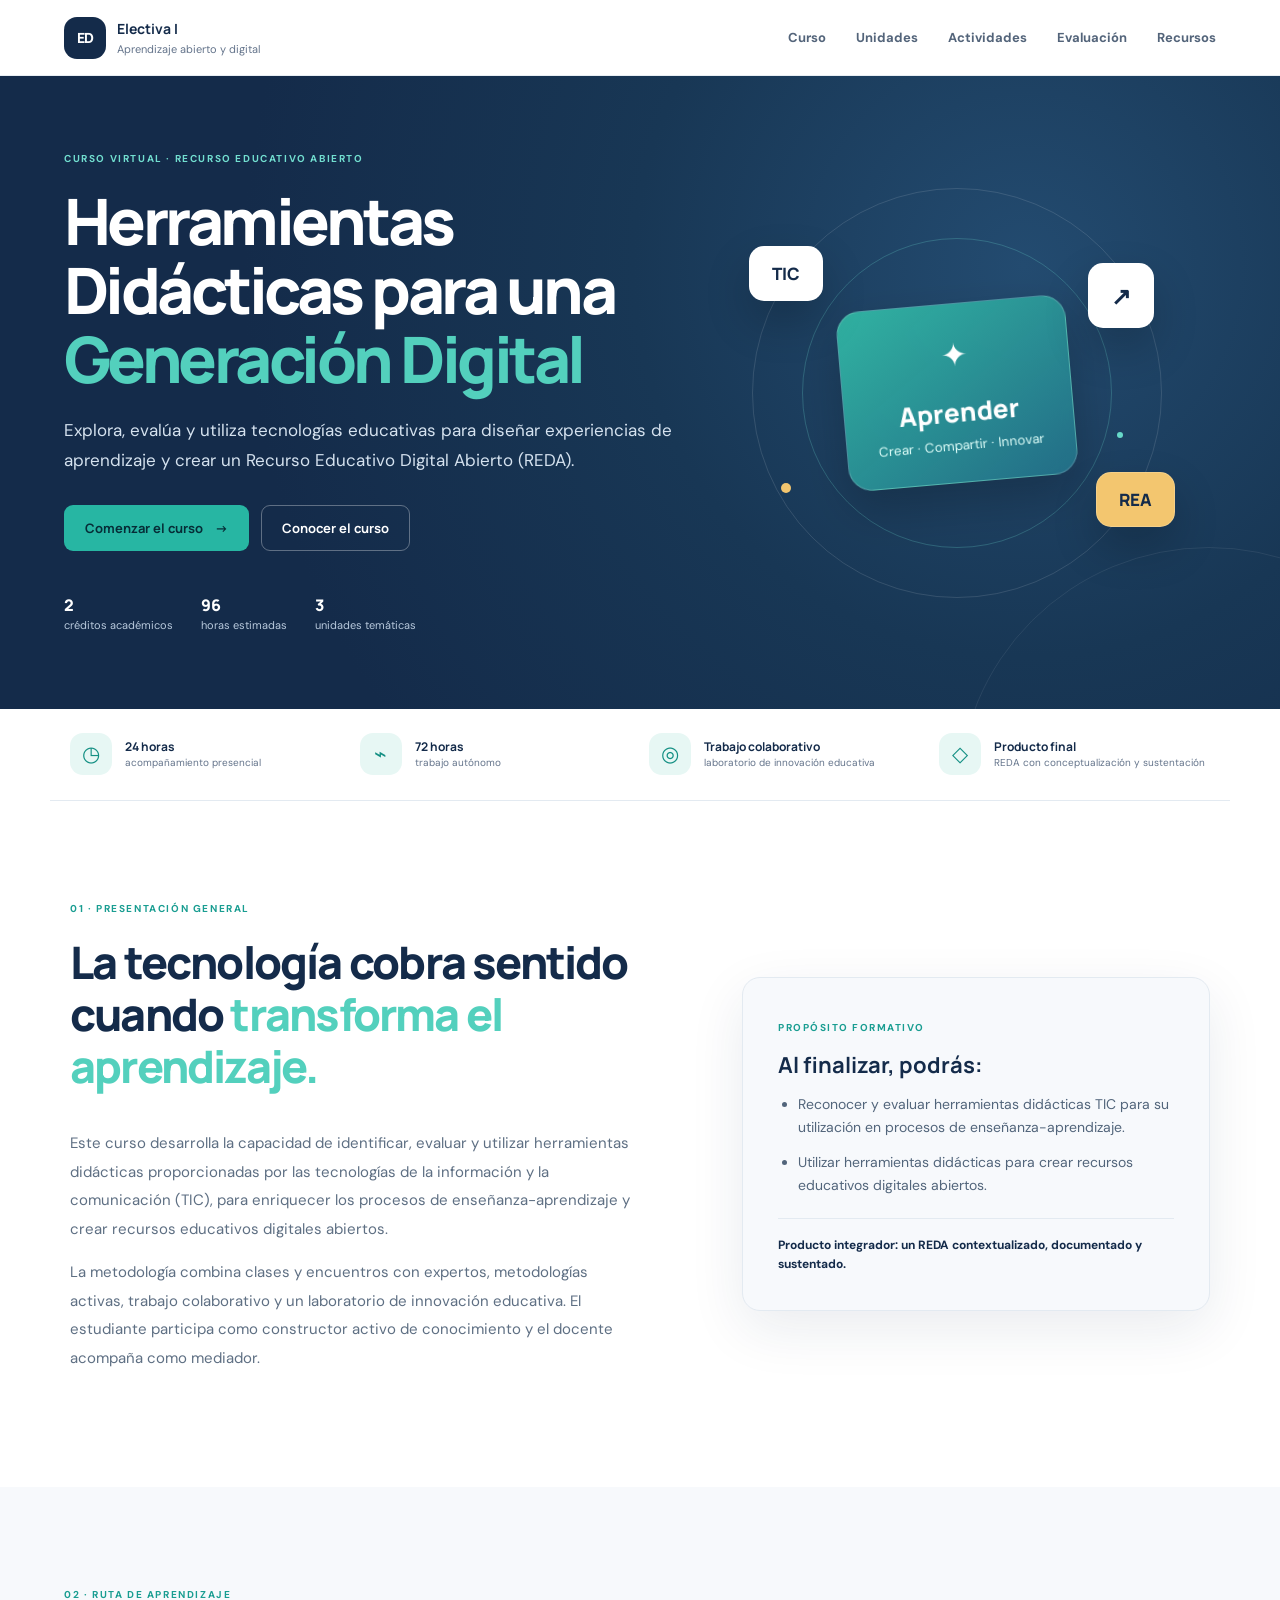
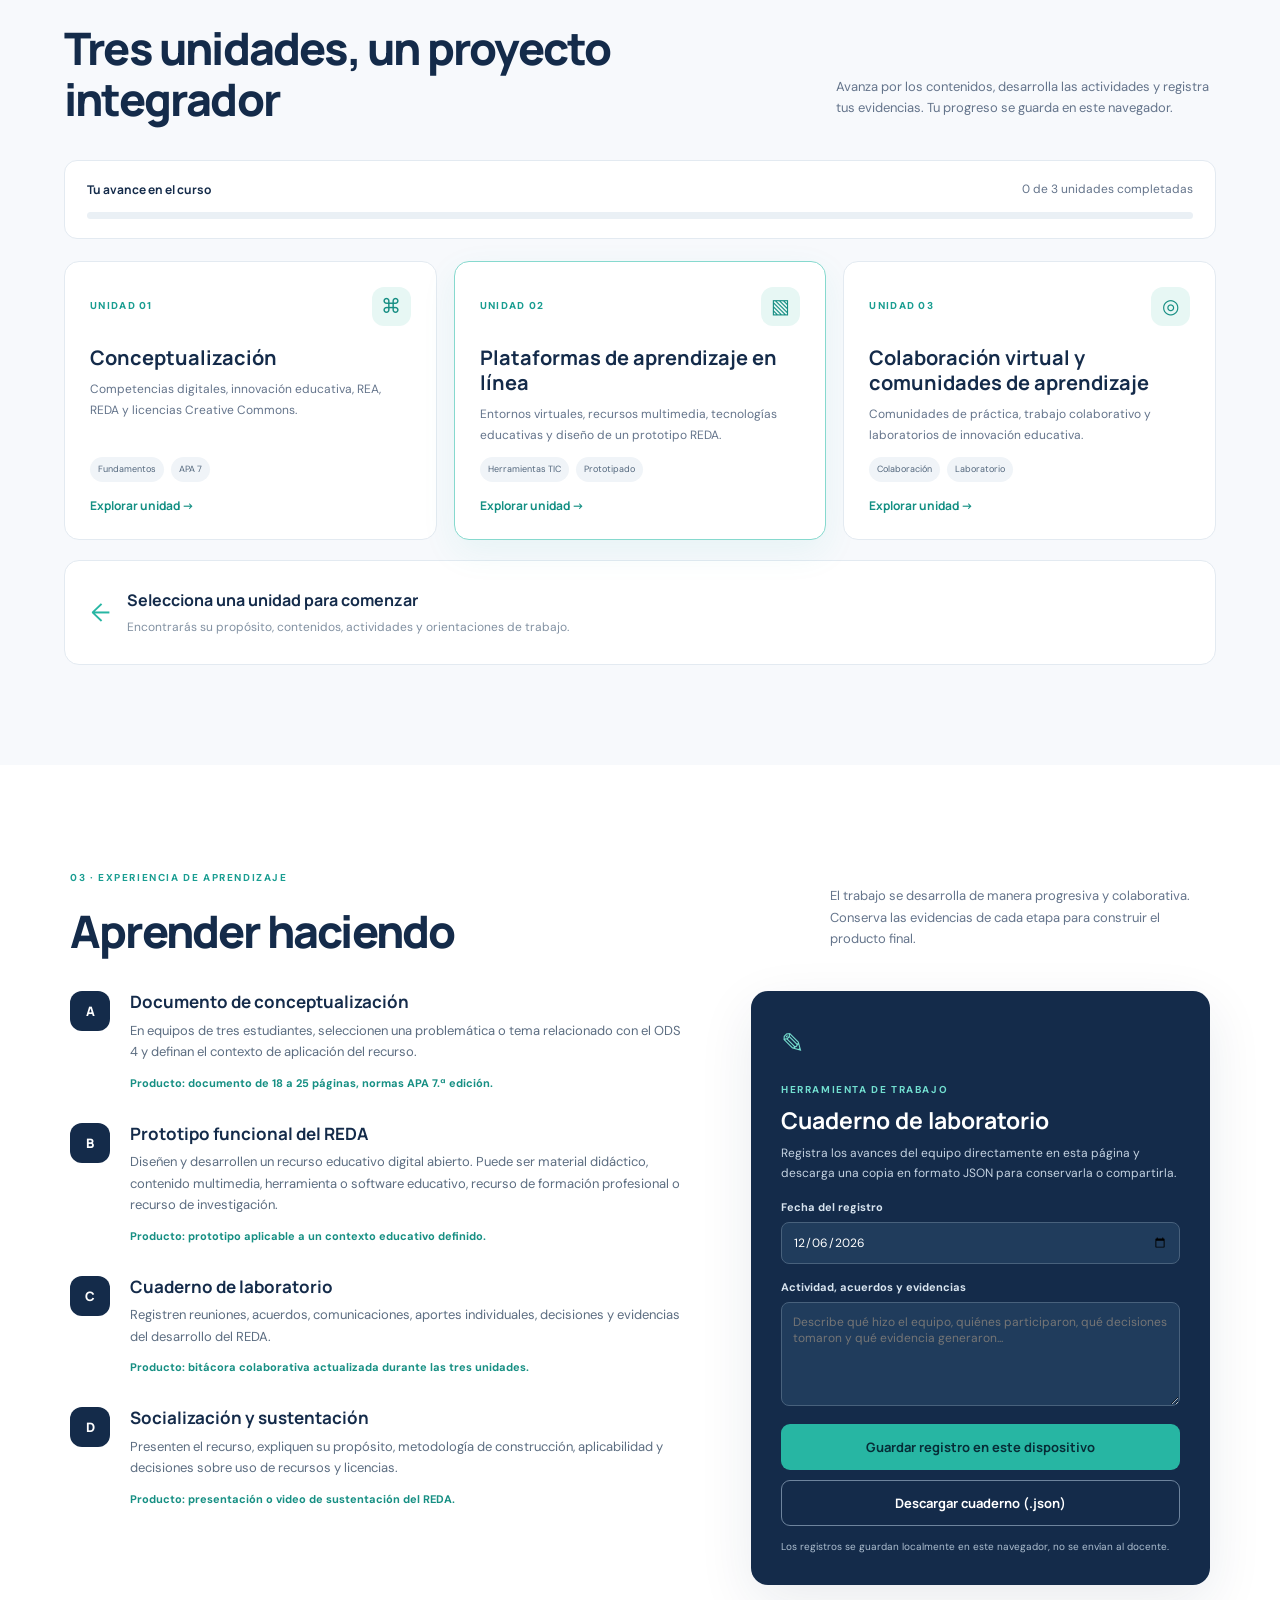
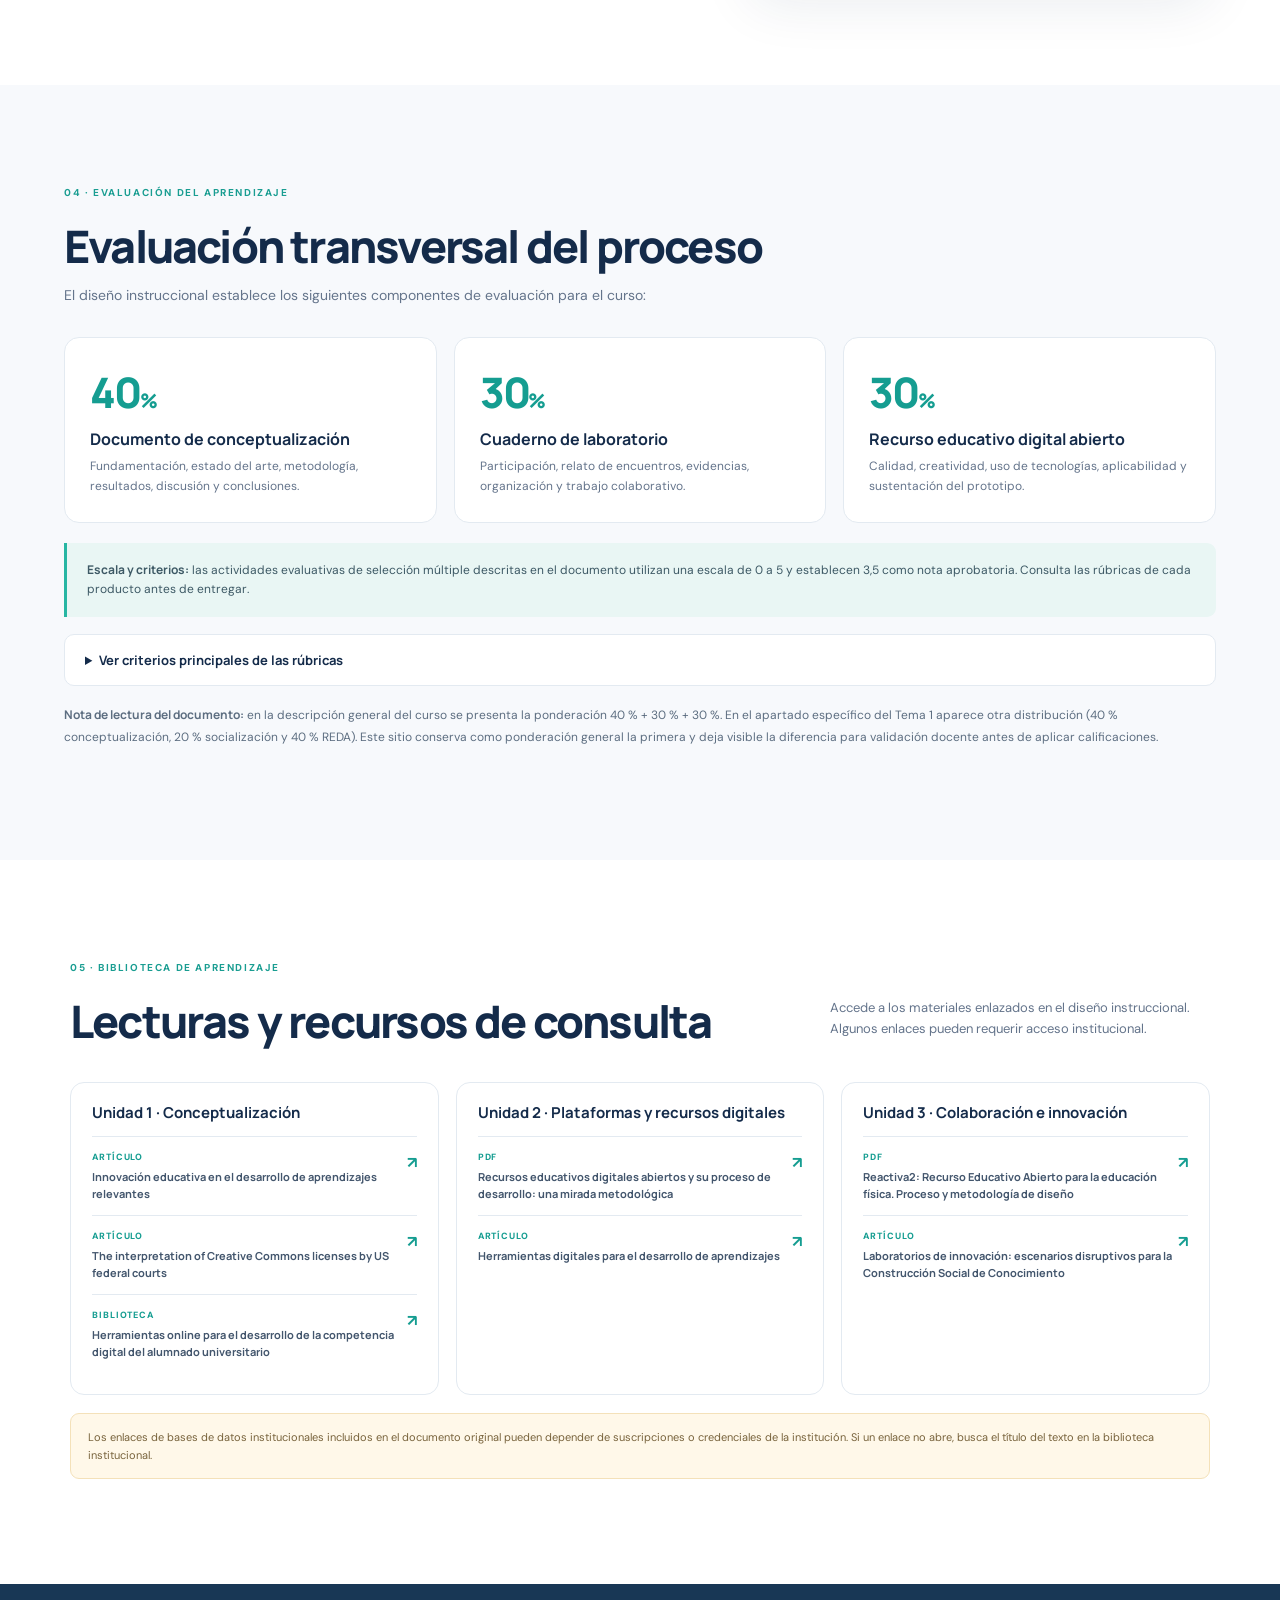
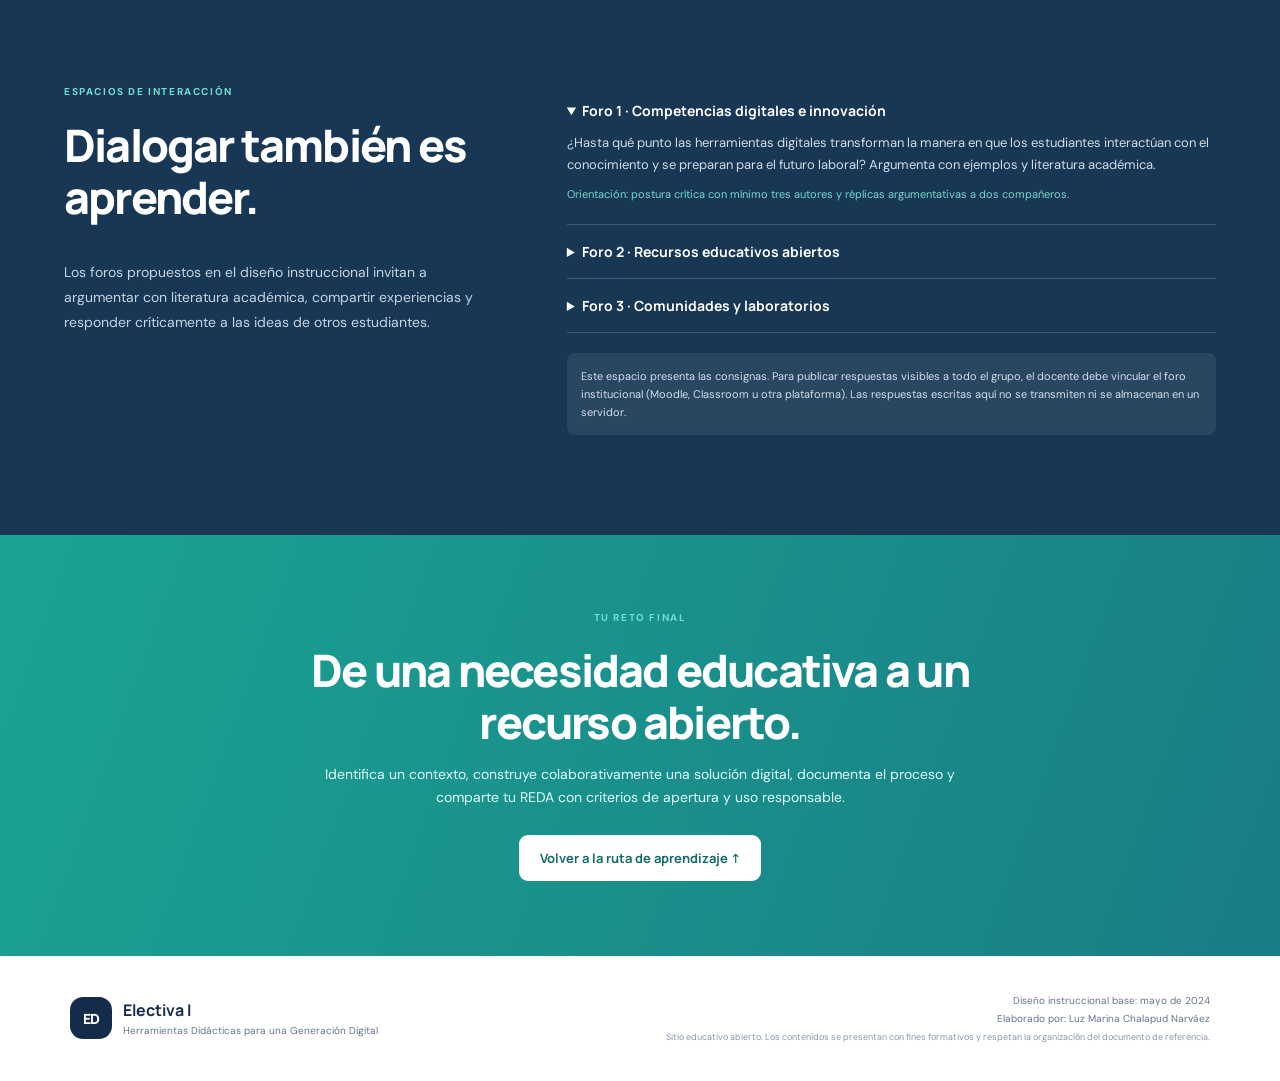
==== index.html @ 15a05222 "Add files via upload" ====
<!DOCTYPE html>
<html lang="es">
<head>
  <meta charset="UTF-8">
  <meta name="viewport" content="width=device-width, initial-scale=1">
  <meta name="description" content="Curso abierto Electiva I: Herramientas Didácticas para una Generación Digital.">
  <meta name="theme-color" content="#142b4a">
  <title>Electiva I | Herramientas Didácticas para una Generación Digital</title>
  <link rel="stylesheet" href="styles.css">
</head>
<body>
  <a class="skip-link" href="#contenido">Saltar al contenido</a>
  <header class="topbar">
    <a class="brand" href="#inicio" aria-label="Ir al inicio">
      <span class="brand-mark">ED</span>
      <span><strong>Electiva I</strong><small>Aprendizaje abierto y digital</small></span>
    </a>
    <button class="menu-toggle" id="menuToggle" aria-label="Abrir menú" aria-expanded="false">☰</button>
    <nav id="mainNav" aria-label="Navegación principal">
      <a href="#presentacion">Curso</a>
      <a href="#ruta">Unidades</a>
      <a href="#actividades">Actividades</a>
      <a href="#evaluacion">Evaluación</a>
      <a href="#recursos">Recursos</a>
    </nav>
  </header>

  <main id="contenido">
    <section class="hero" id="inicio">
      <div class="hero-content">
        <span class="eyebrow">CURSO VIRTUAL · RECURSO EDUCATIVO ABIERTO</span>
        <h1>Herramientas Didácticas para una <em>Generación Digital</em></h1>
        <p class="hero-lead">Explora, evalúa y utiliza tecnologías educativas para diseñar experiencias de aprendizaje y crear un Recurso Educativo Digital Abierto (REDA).</p>
        <div class="hero-actions">
          <a class="btn btn-primary" href="#ruta">Comenzar el curso <span>→</span></a>
          <a class="btn btn-ghost" href="#presentacion">Conocer el curso</a>
        </div>
        <div class="hero-meta">
          <span><b>2</b> créditos académicos</span>
          <span><b>96</b> horas estimadas</span>
          <span><b>3</b> unidades temáticas</span>
        </div>
      </div>
      <div class="hero-art" aria-hidden="true">
        <div class="orbit orbit-one"></div><div class="orbit orbit-two"></div>
        <div class="art-card card-main"><span class="art-icon">✦</span><strong>Aprender</strong><small>Crear · Compartir · Innovar</small></div>
        <div class="art-card card-a">TIC</div><div class="art-card card-b">REA</div><div class="art-card card-c">↗</div>
        <div class="art-dot dot-one"></div><div class="art-dot dot-two"></div>
      </div>
    </section>

    <section class="quick-strip" aria-label="Datos del curso">
      <div><span class="strip-icon">◷</span><span><strong>24 horas</strong><small>acompañamiento presencial</small></span></div>
      <div><span class="strip-icon">⌁</span><span><strong>72 horas</strong><small>trabajo autónomo</small></span></div>
      <div><span class="strip-icon">◎</span><span><strong>Trabajo colaborativo</strong><small>laboratorio de innovación educativa</small></span></div>
      <div><span class="strip-icon">◇</span><span><strong>Producto final</strong><small>REDA con conceptualización y sustentación</small></span></div>
    </section>

    <section class="section intro-grid" id="presentacion">
      <div>
        <span class="eyebrow dark">01 · PRESENTACIÓN GENERAL</span>
        <h2>La tecnología cobra sentido cuando <em>transforma el aprendizaje.</em></h2>
        <p>Este curso desarrolla la capacidad de identificar, evaluar y utilizar herramientas didácticas proporcionadas por las tecnologías de la información y la comunicación (TIC), para enriquecer los procesos de enseñanza-aprendizaje y crear recursos educativos digitales abiertos.</p>
        <p>La metodología combina clases y encuentros con expertos, metodologías activas, trabajo colaborativo y un laboratorio de innovación educativa. El estudiante participa como constructor activo de conocimiento y el docente acompaña como mediador.</p>
      </div>
      <aside class="outcome-card">
        <span class="card-kicker">PROPÓSITO FORMATIVO</span>
        <h3>Al finalizar, podrás:</h3>
        <ul>
          <li>Reconocer y evaluar herramientas didácticas TIC para su utilización en procesos de enseñanza-aprendizaje.</li>
          <li>Utilizar herramientas didácticas para crear recursos educativos digitales abiertos.</li>
        </ul>
        <div class="outcome-note">Producto integrador: un REDA contextualizado, documentado y sustentado.</div>
      </aside>
    </section>

    <section class="section pathway-section" id="ruta">
      <div class="section-heading">
        <div><span class="eyebrow dark">02 · RUTA DE APRENDIZAJE</span><h2>Tres unidades, un proyecto integrador</h2></div>
        <p>Avanza por los contenidos, desarrolla las actividades y registra tus evidencias. Tu progreso se guarda en este navegador.</p>
      </div>
      <div class="progress-panel">
        <div class="progress-copy"><strong>Tu avance en el curso</strong><span id="progressText">0 de 3 unidades completadas</span></div>
        <div class="progress-track"><span id="progressBar"></span></div>
      </div>

      <div class="unit-grid">
        <article class="unit-card">
          <div class="unit-top"><span class="unit-number">UNIDAD 01</span><span class="unit-symbol">⌘</span></div>
          <h3>Conceptualización</h3>
          <p>Competencias digitales, innovación educativa, REA, REDA y licencias Creative Commons.</p>
          <div class="unit-tags"><span>Fundamentos</span><span>APA 7</span></div>
          <button class="text-button open-unit" data-unit="0">Explorar unidad <span>→</span></button>
        </article>
        <article class="unit-card featured">
          <div class="unit-top"><span class="unit-number">UNIDAD 02</span><span class="unit-symbol">▧</span></div>
          <h3>Plataformas de aprendizaje en línea</h3>
          <p>Entornos virtuales, recursos multimedia, tecnologías educativas y diseño de un prototipo REDA.</p>
          <div class="unit-tags"><span>Herramientas TIC</span><span>Prototipado</span></div>
          <button class="text-button open-unit" data-unit="1">Explorar unidad <span>→</span></button>
        </article>
        <article class="unit-card">
          <div class="unit-top"><span class="unit-number">UNIDAD 03</span><span class="unit-symbol">◎</span></div>
          <h3>Colaboración virtual y comunidades de aprendizaje</h3>
          <p>Comunidades de práctica, trabajo colaborativo y laboratorios de innovación educativa.</p>
          <div class="unit-tags"><span>Colaboración</span><span>Laboratorio</span></div>
          <button class="text-button open-unit" data-unit="2">Explorar unidad <span>→</span></button>
        </article>
      </div>

      <div class="unit-detail" id="unitDetail" aria-live="polite">
        <div class="detail-placeholder"><span>←</span><div><strong>Selecciona una unidad para comenzar</strong><p>Encontrarás su propósito, contenidos, actividades y orientaciones de trabajo.</p></div></div>
      </div>
    </section>

    <section class="section activities-section" id="actividades">
      <div class="section-heading">
        <div><span class="eyebrow dark">03 · EXPERIENCIA DE APRENDIZAJE</span><h2>Aprender haciendo</h2></div>
        <p>El trabajo se desarrolla de manera progresiva y colaborativa. Conserva las evidencias de cada etapa para construir el producto final.</p>
      </div>
      <div class="activity-layout">
        <div class="activity-list">
          <article class="activity-item"><span class="activity-index">A</span><div><h3>Documento de conceptualización</h3><p>En equipos de tres estudiantes, seleccionen una problemática o tema relacionado con el ODS 4 y definan el contexto de aplicación del recurso.</p><small>Producto: documento de 18 a 25 páginas, normas APA 7.ª edición.</small></div></article>
          <article class="activity-item"><span class="activity-index">B</span><div><h3>Prototipo funcional del REDA</h3><p>Diseñen y desarrollen un recurso educativo digital abierto. Puede ser material didáctico, contenido multimedia, herramienta o software educativo, recurso de formación profesional o recurso de investigación.</p><small>Producto: prototipo aplicable a un contexto educativo definido.</small></div></article>
          <article class="activity-item"><span class="activity-index">C</span><div><h3>Cuaderno de laboratorio</h3><p>Registren reuniones, acuerdos, comunicaciones, aportes individuales, decisiones y evidencias del desarrollo del REDA.</p><small>Producto: bitácora colaborativa actualizada durante las tres unidades.</small></div></article>
          <article class="activity-item"><span class="activity-index">D</span><div><h3>Socialización y sustentación</h3><p>Presenten el recurso, expliquen su propósito, metodología de construcción, aplicabilidad y decisiones sobre uso de recursos y licencias.</p><small>Producto: presentación o video de sustentación del REDA.</small></div></article>
        </div>
        <aside class="lab-tool">
          <span class="lab-icon">✎</span><span class="eyebrow">HERRAMIENTA DE TRABAJO</span>
          <h3>Cuaderno de laboratorio</h3>
          <p>Registra los avances del equipo directamente en esta página y descarga una copia en formato JSON para conservarla o compartirla.</p>
          <label for="labDate">Fecha del registro</label><input type="date" id="labDate">
          <label for="labEntry">Actividad, acuerdos y evidencias</label><textarea id="labEntry" rows="5" placeholder="Describe qué hizo el equipo, quiénes participaron, qué decisiones tomaron y qué evidencia generaron..."></textarea>
          <button class="btn btn-primary btn-full" id="saveEntry">Guardar registro en este dispositivo</button>
          <button class="btn btn-outline btn-full" id="exportNotebook">Descargar cuaderno (.json)</button>
          <p class="micro-note" id="labStatus" aria-live="polite">Los registros se guardan localmente en este navegador, no se envían al docente.</p>
        </aside>
      </div>
    </section>

    <section class="section assessment-section" id="evaluacion">
      <span class="eyebrow dark">04 · EVALUACIÓN DEL APRENDIZAJE</span>
      <h2>Evaluación transversal del proceso</h2>
      <p class="section-intro">El diseño instruccional establece los siguientes componentes de evaluación para el curso:</p>
      <div class="grade-grid">
        <div class="grade-card"><strong>40<small>%</small></strong><h3>Documento de conceptualización</h3><p>Fundamentación, estado del arte, metodología, resultados, discusión y conclusiones.</p></div>
        <div class="grade-card"><strong>30<small>%</small></strong><h3>Cuaderno de laboratorio</h3><p>Participación, relato de encuentros, evidencias, organización y trabajo colaborativo.</p></div>
        <div class="grade-card"><strong>30<small>%</small></strong><h3>Recurso educativo digital abierto</h3><p>Calidad, creatividad, uso de tecnologías, aplicabilidad y sustentación del prototipo.</p></div>
      </div>
      <div class="rubric-note"><strong>Escala y criterios:</strong> las actividades evaluativas de selección múltiple descritas en el documento utilizan una escala de 0 a 5 y establecen 3,5 como nota aprobatoria. Consulta las rúbricas de cada producto antes de entregar.</div>
      <details class="rubric-accordion">
        <summary>Ver criterios principales de las rúbricas</summary>
        <div class="rubric-content">
          <h4>Documento de conceptualización</h4>
          <p>Redacción y ortografía; introducción y aplicabilidad; estado del arte; proceso metodológico; resultados; prospectiva o discusión; conclusiones; soporte documental (mínimo 20 citas relevantes en APA 7.ª edición); extensión.</p>
          <h4>Prototipo REDA</h4>
          <p>Redacción y ortografía; creatividad; uso de tecnologías; comprensión y claridad de la aplicabilidad; cumplimiento del objetivo del laboratorio; presentación del REDA.</p>
          <h4>Cuaderno de laboratorio</h4>
          <p>Redacción y ortografía; participación activa de todos los integrantes; relato de encuentros y actividades con evidencia; forma de presentación organizada y pulcra.</p>
        </div>
      </details>
      <p class="clarification"><strong>Nota de lectura del documento:</strong> en la descripción general del curso se presenta la ponderación 40 % + 30 % + 30 %. En el apartado específico del Tema 1 aparece otra distribución (40 % conceptualización, 20 % socialización y 40 % REDA). Este sitio conserva como ponderación general la primera y deja visible la diferencia para validación docente antes de aplicar calificaciones.</p>
    </section>

    <section class="section resource-section" id="recursos">
      <div class="section-heading">
        <div><span class="eyebrow dark">05 · BIBLIOTECA DE APRENDIZAJE</span><h2>Lecturas y recursos de consulta</h2></div>
        <p>Accede a los materiales enlazados en el diseño instruccional. Algunos enlaces pueden requerir acceso institucional.</p>
      </div>
      <div class="resource-groups">
        <div class="resource-group">
          <h3>Unidad 1 · Conceptualización</h3>
          <a href="https://scielo.sld.cu/scielo.php?pid=S2218-36202021000500134&script=sci_arttext" target="_blank" rel="noopener"><span>Artículo</span><strong>Innovación educativa en el desarrollo de aprendizajes relevantes</strong><b>↗</b></a>
          <a href="https://www.sciencedirect.com/science/article/abs/pii/S009913332030118X" target="_blank" rel="noopener"><span>Artículo</span><strong>The interpretation of Creative Commons licenses by US federal courts</strong><b>↗</b></a>
          <a href="https://0410z2myn-y-https-web-p-ebscohost-com.uniautonoma.metaproxy.org/ehost/pdfviewer/pdfviewer?vid=7&sid=50ecf119-10dc-4bff-9238-f552f6cd587e%40redis" target="_blank" rel="noopener"><span>Biblioteca</span><strong>Herramientas online para el desarrollo de la competencia digital del alumnado universitario</strong><b>↗</b></a>
        </div>
        <div class="resource-group">
          <h3>Unidad 2 · Plataformas y recursos digitales</h3>
          <a href="https://www.interciencia.net/wp-content/uploads/2023/07/04_6967_Com_Palomino_v48n7_7.pdf" target="_blank" rel="noopener"><span>PDF</span><strong>Recursos educativos digitales abiertos y su proceso de desarrollo: una mirada metodológica</strong><b>↗</b></a>
          <a href="https://vinculando.org/educacion/herramientas-digitales-para-el-desarrollo-de-aprendizajes.html" target="_blank" rel="noopener"><span>Artículo</span><strong>Herramientas digitales para el desarrollo de aprendizajes</strong><b>↗</b></a>
        </div>
        <div class="resource-group">
          <h3>Unidad 3 · Colaboración e innovación</h3>
          <a href="https://www.uniautonoma.edu.co/sites/default/files/libro_final_laboratorios_de_innovacion_social_coedicion_internacional.pdf" target="_blank" rel="noopener"><span>PDF</span><strong>Reactiva2: Recurso Educativo Abierto para la educación física. Proceso y metodología de diseño</strong><b>↗</b></a>
          <a href="http://eprints.rclis.org/42817/" target="_blank" rel="noopener"><span>Artículo</span><strong>Laboratorios de innovación: escenarios disruptivos para la Construcción Social de Conocimiento</strong><b>↗</b></a>
        </div>
      </div>
      <div class="resource-warning">Los enlaces de bases de datos institucionales incluidos en el documento original pueden depender de suscripciones o credenciales de la institución. Si un enlace no abre, busca el título del texto en la biblioteca institucional.</div>
    </section>

    <section class="section forum-section" id="foros">
      <div class="forum-copy">
        <span class="eyebrow">ESPACIOS DE INTERACCIÓN</span>
        <h2>Dialogar también es aprender.</h2>
        <p>Los foros propuestos en el diseño instruccional invitan a argumentar con literatura académica, compartir experiencias y responder críticamente a las ideas de otros estudiantes.</p>
      </div>
      <div class="forum-prompts">
        <details open><summary>Foro 1 · Competencias digitales e innovación</summary><p>¿Hasta qué punto las herramientas digitales transforman la manera en que los estudiantes interactúan con el conocimiento y se preparan para el futuro laboral? Argumenta con ejemplos y literatura académica.</p><small>Orientación: postura crítica con mínimo tres autores y réplicas argumentativas a dos compañeros.</small></details>
        <details><summary>Foro 2 · Recursos educativos abiertos</summary><p>¿Cómo pueden los recursos educativos abiertos y las herramientas digitales transformar positivamente los métodos tradicionales de enseñanza en tu contexto educativo? Considera ejemplos y desafíos.</p><small>Orientación: fundamenta con mínimo tres autores y responde críticamente a dos compañeros.</small></details>
        <details><summary>Foro 3 · Comunidades y laboratorios</summary><p>¿Qué estrategias propondrías para innovar una asignatura mediante recursos educativos abiertos y escenarios disruptivos? ¿Qué obstáculos anticipas y cómo los superarías?</p><small>Orientación: integra las lecturas, ejemplos concretos y experiencias profesionales.</small></details>
        <div class="forum-caveat">Este espacio presenta las consignas. Para publicar respuestas visibles a todo el grupo, el docente debe vincular el foro institucional (Moodle, Classroom u otra plataforma). Las respuestas escritas aquí no se transmiten ni se almacenan en un servidor.</div>
      </div>
    </section>

    <section class="closing-cta">
      <span class="eyebrow">TU RETO FINAL</span>
      <h2>De una necesidad educativa a un recurso abierto.</h2>
      <p>Identifica un contexto, construye colaborativamente una solución digital, documenta el proceso y comparte tu REDA con criterios de apertura y uso responsable.</p>
      <a class="btn btn-light" href="#ruta">Volver a la ruta de aprendizaje ↑</a>
    </section>
  </main>

  <footer>
    <div class="footer-brand"><span class="brand-mark">ED</span><div><strong>Electiva I</strong><small>Herramientas Didácticas para una Generación Digital</small></div></div>
    <div class="footer-info"><p>Diseño instruccional base: mayo de 2024</p><p>Elaborado por: Luz Marina Chalapud Narváez</p><p class="footer-small">Sitio educativo abierto. Los contenidos se presentan con fines formativos y respetan la organización del documento de referencia.</p></div>
  </footer>

  <script src="script.js"></script>
</body>
</html>
---- styles.css ----
@import url('https://fonts.googleapis.com/css2?family=DM+Sans:wght@400;500;600;700&family=Manrope:wght@400;500;600;700;800&display=swap');
:root{--navy:#142b4a;--navy2:#1d3c62;--teal:#27b6a3;--mint:#e7f7f4;--ink:#24364b;--muted:#64748b;--paper:#f7f9fc;--line:#e3eaf1;--white:#fff;--gold:#f0b85b;--shadow:0 18px 55px rgba(20,43,74,.09)}
*{box-sizing:border-box}html{scroll-behavior:smooth;scroll-padding-top:86px}body{margin:0;color:var(--ink);font-family:'DM Sans',sans-serif;background:#fff;line-height:1.65}h1,h2,h3,h4,strong{font-family:Manrope,sans-serif}h1,h2,h3,p{margin-top:0}h1{font-size:clamp(2.7rem,5vw,4.8rem);line-height:1.08;letter-spacing:-.055em;font-weight:800}h1 em,h2 em{color:#53d0bd;font-style:normal}h2{font-size:clamp(2rem,3.5vw,3rem);line-height:1.16;letter-spacing:-.04em;color:var(--navy);font-weight:800}h3{line-height:1.25;color:var(--navy)}a{color:inherit}.skip-link{position:absolute;left:-999px;top:8px;background:#fff;padding:10px;z-index:20}.skip-link:focus{left:8px}.topbar{height:76px;display:flex;align-items:center;justify-content:space-between;padding:0 max(calc((100% - 1180px)/2),5%);background:#fff;position:sticky;top:0;z-index:10;border-bottom:1px solid rgba(227,234,241,.8)}.brand,.footer-brand{display:flex;gap:11px;align-items:center;text-decoration:none;color:var(--navy)}.brand-mark{width:42px;height:42px;border-radius:13px;background:var(--navy);color:#fff;display:grid;place-items:center;font:800 14px Manrope;letter-spacing:-1px}.brand strong,.brand small,.footer-brand strong,.footer-brand small{display:block}.brand strong{font-size:14px}.brand small{font-size:11px;color:var(--muted)}nav{display:flex;gap:30px}nav a{text-decoration:none;font-size:13px;font-weight:700;color:#53647a}nav a:hover{color:var(--teal)}.menu-toggle{display:none;border:0;background:none;font-size:25px;color:var(--navy)}
.hero{min-height:560px;background:radial-gradient(circle at 80% 30%,#234b70 0,#183755 35%,#142b4a 70%);color:#fff;display:grid;grid-template-columns:1.1fr .9fr;align-items:center;padding:75px max(calc((100% - 1180px)/2),5%);overflow:hidden;position:relative}.hero:after{content:"";position:absolute;width:500px;height:500px;border:1px solid rgba(255,255,255,.08);border-radius:50%;right:-180px;bottom:-340px}.hero-content{max-width:660px;position:relative;z-index:1}.eyebrow{font-size:10px;letter-spacing:.16em;font-weight:700;color:#72dfd0;display:block;margin-bottom:18px}.eyebrow.dark{color:#199d91}.hero h1{color:#fff;margin-bottom:23px}.hero-lead{font-size:17px;line-height:1.75;color:#d5e2ef;max-width:610px;margin-bottom:30px}.hero-actions{display:flex;gap:12px;flex-wrap:wrap}.btn{display:inline-flex;align-items:center;justify-content:center;gap:12px;padding:13px 20px;border-radius:9px;text-decoration:none;font:700 13px Manrope;border:1px solid transparent;cursor:pointer;transition:.2s}.btn-primary{background:var(--teal);color:#062d37}.btn-primary:hover{background:#5bd4c4;transform:translateY(-2px)}.btn-ghost{border-color:rgba(255,255,255,.32);color:#fff}.btn-ghost:hover{background:rgba(255,255,255,.1)}.hero-meta{display:flex;gap:28px;margin-top:43px;color:#b9cadd;font-size:11px}.hero-meta b{font:800 16px Manrope;color:#fff;display:block}.hero-art{height:380px;position:relative;display:grid;place-items:center}.orbit{position:absolute;border:1px solid rgba(108,219,205,.25);border-radius:50%;width:310px;height:310px}.orbit-two{width:410px;height:410px;border-color:rgba(255,255,255,.12)}.art-card{position:absolute;box-shadow:0 20px 45px rgba(0,0,0,.2);border:1px solid rgba(255,255,255,.18);backdrop-filter:blur(8px)}.card-main{width:230px;height:180px;border-radius:24px;background:linear-gradient(145deg,rgba(49,183,164,.95),rgba(34,112,137,.92));display:flex;flex-direction:column;justify-content:center;align-items:center;transform:rotate(-5deg)}.card-main strong{font:800 26px Manrope}.card-main small{color:#e0fffa;margin-top:5px}.art-icon{font-size:32px;margin-bottom:12px}.card-a,.card-b,.card-c{background:#fff;color:var(--navy);border-radius:15px;padding:15px 22px;font:800 17px Manrope}.card-a{top:43px;left:10%}.card-b{bottom:56px;right:8%;background:#f3c66f}.card-c{top:60px;right:12%;font-size:24px}.art-dot{position:absolute;width:10px;height:10px;background:#f3c66f;border-radius:50%}.dot-one{left:16%;bottom:90px}.dot-two{right:18%;bottom:145px;width:6px;height:6px;background:#67d9c9}
.quick-strip{max-width:1180px;margin:-1px auto 0;padding:25px 20px;display:grid;grid-template-columns:repeat(4,1fr);gap:18px;background:#fff;border-bottom:1px solid var(--line)}.quick-strip>div{display:flex;align-items:center;gap:13px}.strip-icon{width:42px;height:42px;border-radius:13px;background:var(--mint);color:#138f83;display:grid;place-items:center;font-size:21px}.quick-strip strong,.quick-strip small{display:block}.quick-strip strong{font:700 12px Manrope;color:var(--navy)}.quick-strip small{font-size:10px;color:var(--muted)}
.section{max-width:1180px;margin:0 auto;padding:100px 20px}.intro-grid{display:grid;grid-template-columns:1.1fr .9fr;gap:100px;align-items:center}.intro-grid p{color:#5e6f83;font-size:15px;line-height:1.9}.outcome-card{background:var(--paper);border:1px solid var(--line);padding:35px;border-radius:18px;box-shadow:var(--shadow)}.card-kicker{font-size:10px;letter-spacing:.15em;color:#199d91;font-weight:700}.outcome-card h3{font-size:22px;margin:12px 0}.outcome-card ul{padding-left:20px;color:#52657b;font-size:14px}.outcome-card li{margin:12px 0}.outcome-note{border-top:1px solid var(--line);padding-top:17px;margin-top:20px;font-size:12px;font-weight:700;color:var(--navy)}
.pathway-section{max-width:none;background:var(--paper);padding-left:max(calc((100% - 1180px)/2),5%);padding-right:max(calc((100% - 1180px)/2),5%)}.section-heading{display:flex;justify-content:space-between;gap:40px;align-items:end;margin-bottom:35px}.section-heading>p{max-width:380px;color:var(--muted);font-size:13px;margin-bottom:7px}.section-heading h2{margin-bottom:0}.progress-panel{background:#fff;border:1px solid var(--line);padding:19px 22px;border-radius:13px;margin-bottom:22px}.progress-copy{display:flex;justify-content:space-between;gap:15px;font-size:12px;margin-bottom:12px}.progress-copy strong{color:var(--navy)}.progress-copy span{color:var(--muted)}.progress-track{height:7px;background:#eaf0f5;border-radius:20px;overflow:hidden}.progress-track span{display:block;height:100%;width:0;background:var(--teal);border-radius:20px;transition:width .3s}.unit-grid{display:grid;grid-template-columns:repeat(3,1fr);gap:17px}.unit-card{background:#fff;border:1px solid var(--line);border-radius:15px;padding:25px;min-height:270px;display:flex;flex-direction:column;transition:.2s}.unit-card:hover{transform:translateY(-4px);box-shadow:var(--shadow)}.unit-card.featured{border-color:#86d9ce;box-shadow:0 12px 35px rgba(39,182,163,.08)}.unit-top{display:flex;justify-content:space-between;align-items:center}.unit-number{font-size:10px;font-weight:800;letter-spacing:.13em;color:#199d91}.unit-symbol{width:39px;height:39px;background:var(--mint);border-radius:12px;display:grid;place-items:center;color:#168e83;font-size:20px}.unit-card h3{font-size:20px;margin:19px 0 9px}.unit-card p{font-size:12px;color:var(--muted);line-height:1.7}.unit-tags{display:flex;gap:7px;flex-wrap:wrap;margin-top:auto;margin-bottom:15px}.unit-tags span{font-size:9px;background:#f0f4f8;color:#53677d;padding:5px 8px;border-radius:20px}.text-button{background:none;border:0;padding:0;text-align:left;color:#138f83;font:700 12px Manrope;cursor:pointer}.text-button span{margin-left:6px}.unit-detail{margin-top:20px;background:#fff;border:1px solid var(--line);border-radius:15px;min-height:105px}.detail-placeholder{display:flex;gap:17px;align-items:center;padding:26px;color:#8291a2}.detail-placeholder>span{font-size:25px;color:var(--teal)}.detail-placeholder strong{color:var(--navy)}.detail-placeholder p{font-size:12px;margin:4px 0 0}.detail-content{padding:30px}.detail-content .detail-head{display:flex;justify-content:space-between;gap:20px;align-items:start;border-bottom:1px solid var(--line);padding-bottom:18px}.detail-content h3{font-size:24px;margin:0}.detail-content p,.detail-content li{color:#596c80;font-size:13px;line-height:1.8}.detail-columns{display:grid;grid-template-columns:1fr 1fr;gap:35px;margin-top:20px}.detail-content h4{font-size:12px;letter-spacing:.08em;color:#15988c;text-transform:uppercase;margin-bottom:8px}.complete-btn{border:1px solid #b6e4de;background:#f1fbf9;color:#147e75;border-radius:8px;padding:9px 12px;font:700 11px Manrope;cursor:pointer}.complete-btn.done{background:#e5f6ed;border-color:#9bd6b4;color:#227448}
.activities-section{padding-top:105px}.activity-layout{display:grid;grid-template-columns:1.15fr .85fr;gap:60px;align-items:start}.activity-list{display:grid;gap:28px}.activity-item{display:grid;grid-template-columns:44px 1fr;gap:16px}.activity-index{width:40px;height:40px;border-radius:12px;background:var(--navy);color:#fff;display:grid;place-items:center;font:800 13px Manrope}.activity-item h3{font-size:17px;margin-bottom:7px}.activity-item p{font-size:13px;color:#5c6d81;margin-bottom:6px}.activity-item small{font-size:11px;color:#168f83;font-weight:700}.lab-tool{background:var(--navy);color:#fff;padding:30px;border-radius:17px;box-shadow:var(--shadow)}.lab-icon{font-size:28px;display:block;margin-bottom:14px;color:#75ddce}.lab-tool .eyebrow{margin-bottom:8px}.lab-tool h3{color:#fff;font-size:23px;margin-bottom:8px}.lab-tool p{color:#c4d2e1;font-size:12px;line-height:1.7}.lab-tool label{display:block;color:#d8e4ef;font-size:11px;font-weight:700;margin:14px 0 6px}.lab-tool input,.lab-tool textarea{width:100%;border:1px solid #48617c;background:#203c5c;color:#fff;border-radius:8px;padding:11px;font:12px 'DM Sans';outline:none}.lab-tool input:focus,.lab-tool textarea:focus{border-color:#65d6c6}.lab-tool textarea{resize:vertical}.btn-full{width:100%;margin-top:10px}.btn-outline{background:transparent;border-color:#6e849d;color:#fff}.micro-note{font-size:10px!important;color:#aebfd0!important;margin:12px 0 0}
.assessment-section{background:var(--paper);max-width:none;padding-left:max(calc((100% - 1180px)/2),5%);padding-right:max(calc((100% - 1180px)/2),5%)}.assessment-section h2{margin-bottom:12px}.section-intro{color:var(--muted);font-size:14px}.grade-grid{display:grid;grid-template-columns:repeat(3,1fr);gap:17px;margin:30px 0 20px}.grade-card{background:#fff;border:1px solid var(--line);border-radius:15px;padding:25px}.grade-card>strong{font:800 42px Manrope;color:#159d91;letter-spacing:-.05em}.grade-card>strong small{font-size:20px}.grade-card h3{font-size:16px;margin:8px 0}.grade-card p{font-size:12px;color:var(--muted);margin:0}.rubric-note{background:#e9f6f4;border-left:3px solid var(--teal);padding:17px 20px;font-size:12px;color:#3d5965;border-radius:0 9px 9px 0}.rubric-accordion{margin-top:17px;background:#fff;border:1px solid var(--line);border-radius:10px;padding:16px 20px}.rubric-accordion summary{font:700 13px Manrope;color:var(--navy);cursor:pointer}.rubric-content{padding-top:12px}.rubric-content h4{font-size:12px;color:#168f83;margin:12px 0 3px}.rubric-content p,.clarification{font-size:12px;color:#5d6e81}.clarification{margin-top:18px;line-height:1.8}
.resource-section{padding-top:100px;padding-bottom:105px}.resource-groups{display:grid;grid-template-columns:repeat(3,1fr);gap:17px}.resource-group{border:1px solid var(--line);border-radius:14px;padding:21px}.resource-group h3{font-size:15px;margin-bottom:14px}.resource-group a{display:grid;grid-template-columns:1fr auto;gap:4px;text-decoration:none;padding:13px 0;border-top:1px solid var(--line)}.resource-group a span{grid-column:1;font-size:9px;text-transform:uppercase;letter-spacing:.1em;color:#159d91;font-weight:800}.resource-group a strong{grid-column:1;font-size:11px;line-height:1.5;color:#43566d}.resource-group a b{grid-column:2;grid-row:1/3;color:#159d91}.resource-group a:hover strong{color:#159d91}.resource-warning{margin-top:18px;background:#fff8e9;border:1px solid #f4e1b9;padding:14px 17px;border-radius:9px;color:#78633c;font-size:11px}
.forum-section{max-width:none;background:#183755;color:#fff;display:grid;grid-template-columns:.8fr 1.2fr;gap:70px;padding-left:max(calc((100% - 1180px)/2),5%);padding-right:max(calc((100% - 1180px)/2),5%)}.forum-copy h2{color:#fff}.forum-copy p{font-size:14px;color:#c5d4e2;line-height:1.8}.forum-prompts details{border-bottom:1px solid rgba(255,255,255,.18);padding:17px 0}.forum-prompts summary{font:700 14px Manrope;cursor:pointer;color:#fff}.forum-prompts p{font-size:13px;color:#d1dce7;margin:12px 0 5px}.forum-prompts small{font-size:11px;color:#72d9cb}.forum-caveat{margin-top:20px;padding:14px;background:rgba(255,255,255,.08);border-radius:8px;color:#d2deea;font-size:11px}
.closing-cta{background:linear-gradient(110deg,#1ba392,#187d85);color:#fff;text-align:center;padding:75px 20px}.closing-cta h2{color:#fff;max-width:760px;margin:0 auto 15px}.closing-cta p{max-width:650px;margin:0 auto 25px;color:#e0fffa;font-size:14px}.btn-light{background:#fff;color:#126c69}.btn-light:hover{transform:translateY(-2px)}
footer{max-width:1180px;margin:0 auto;padding:35px 20px;display:flex;justify-content:space-between;gap:30px;align-items:center}.footer-brand small{font-size:10px;color:var(--muted)}.footer-info{text-align:right}.footer-info p{margin:2px 0;font-size:10px;color:#64748b}.footer-info .footer-small{font-size:9px;color:#8a98a8}
@media(max-width:900px){.hero{grid-template-columns:1fr;padding-top:65px;padding-bottom:35px}.hero-art{height:300px}.intro-grid{gap:40px}.activity-layout{gap:30px}.forum-section{gap:35px}.quick-strip{padding-left:5%;padding-right:5%}}
@media(max-width:700px){.topbar{padding:0 5%;height:66px}.menu-toggle{display:block}nav{display:none;position:absolute;top:66px;left:0;right:0;background:#fff;padding:18px 5%;box-shadow:0 14px 20px rgba(20,43,74,.08);flex-direction:column;gap:15px}nav.open{display:flex}.hero{padding:58px 6% 25px;min-height:auto}.hero h1{font-size:2.8rem}.hero-lead{font-size:15px}.hero-meta{gap:17px;flex-wrap:wrap;margin-top:30px}.hero-art{height:260px}.orbit{width:220px;height:220px}.orbit-two{width:290px;height:290px}.card-main{width:180px;height:145px}.card-main strong{font-size:22px}.card-a{left:3%;top:25px}.card-b{right:2%;bottom:20px}.card-c{right:5%;top:28px}.quick-strip{grid-template-columns:1fr 1fr;gap:20px;padding:22px 6%}.section{padding:70px 6%}.intro-grid,.activity-layout,.forum-section{grid-template-columns:1fr;gap:30px}.section-heading{display:block}.section-heading>p{margin-top:15px}.pathway-section,.assessment-section,.forum-section{padding-left:6%;padding-right:6%}.unit-grid,.grade-grid,.resource-groups{grid-template-columns:1fr}.unit-card{min-height:235px}.detail-content{padding:22px}.detail-columns{grid-template-columns:1fr;gap:10px}.progress-copy{font-size:10px}.activity-layout{gap:35px}.forum-section{padding-top:70px;padding-bottom:70px}footer{padding:30px 6%;display:block}.footer-info{text-align:left;margin-top:20px}.outcome-card{padding:25px}}
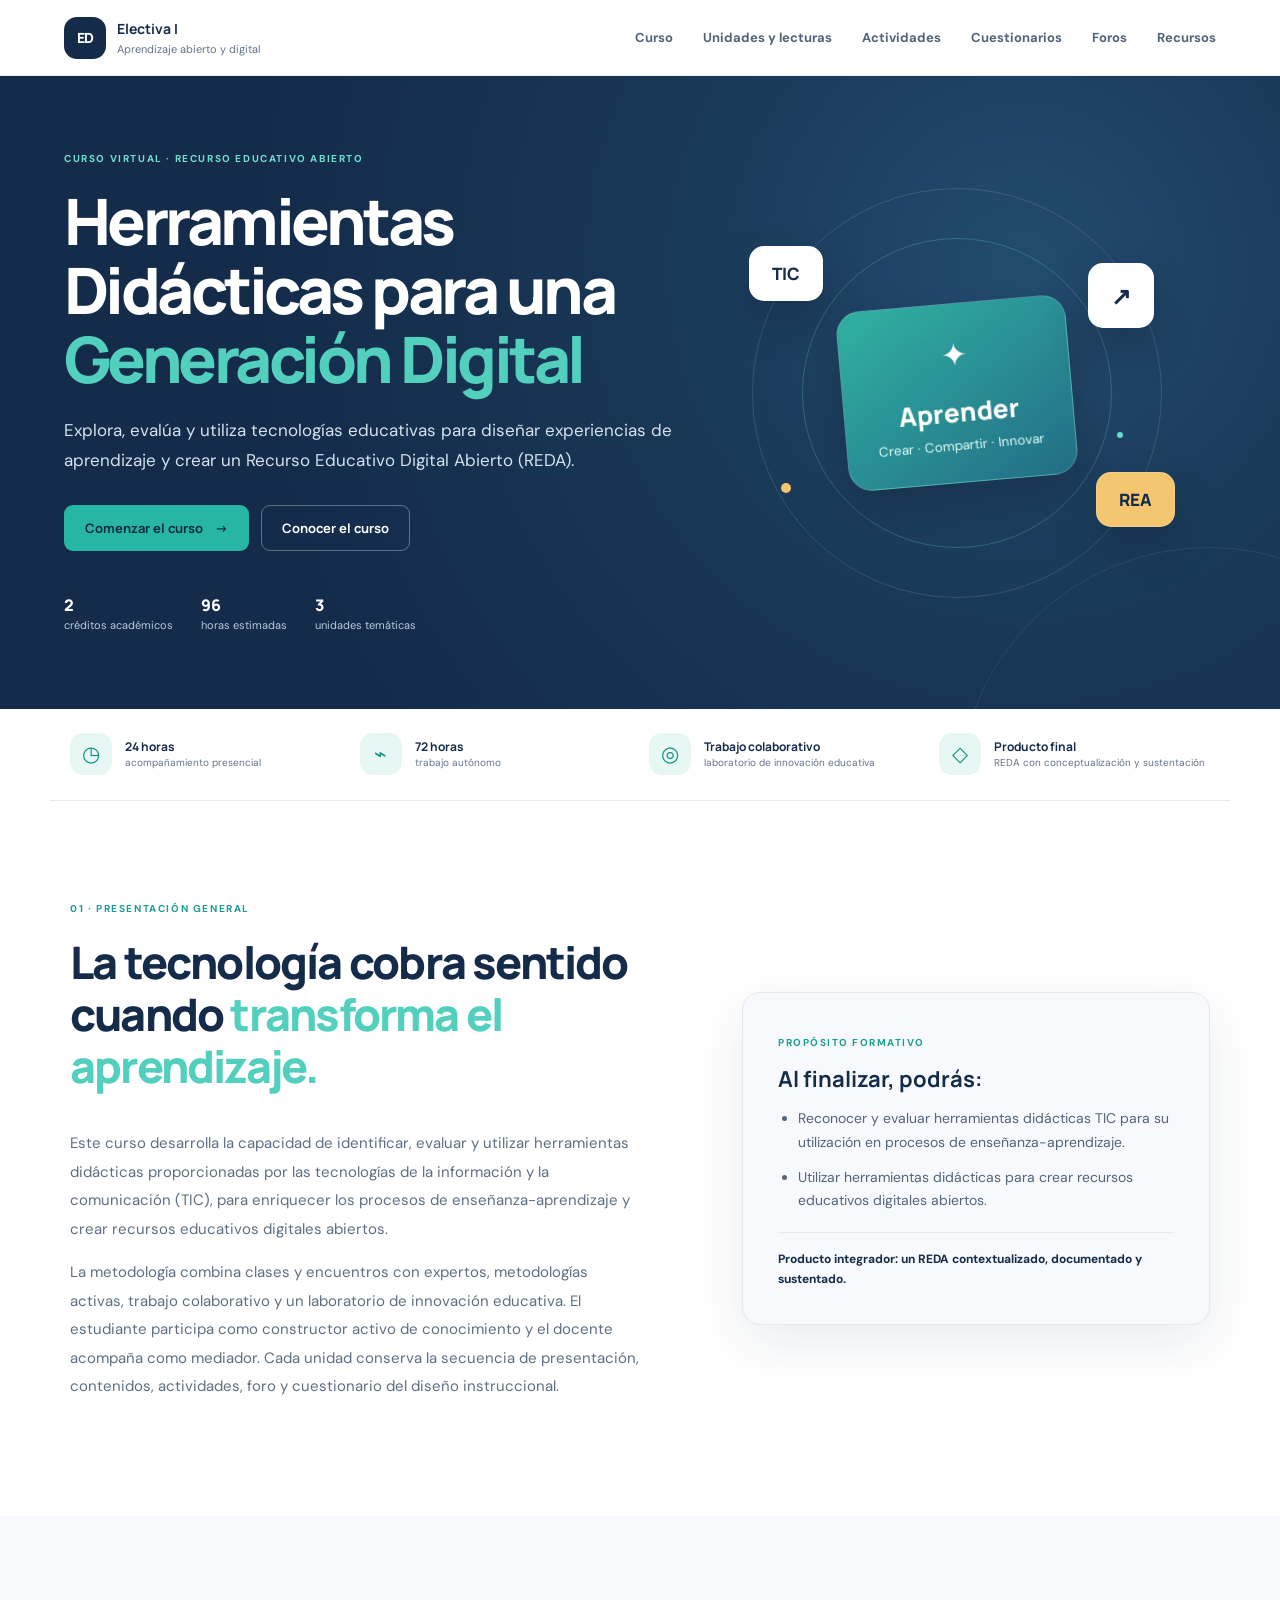
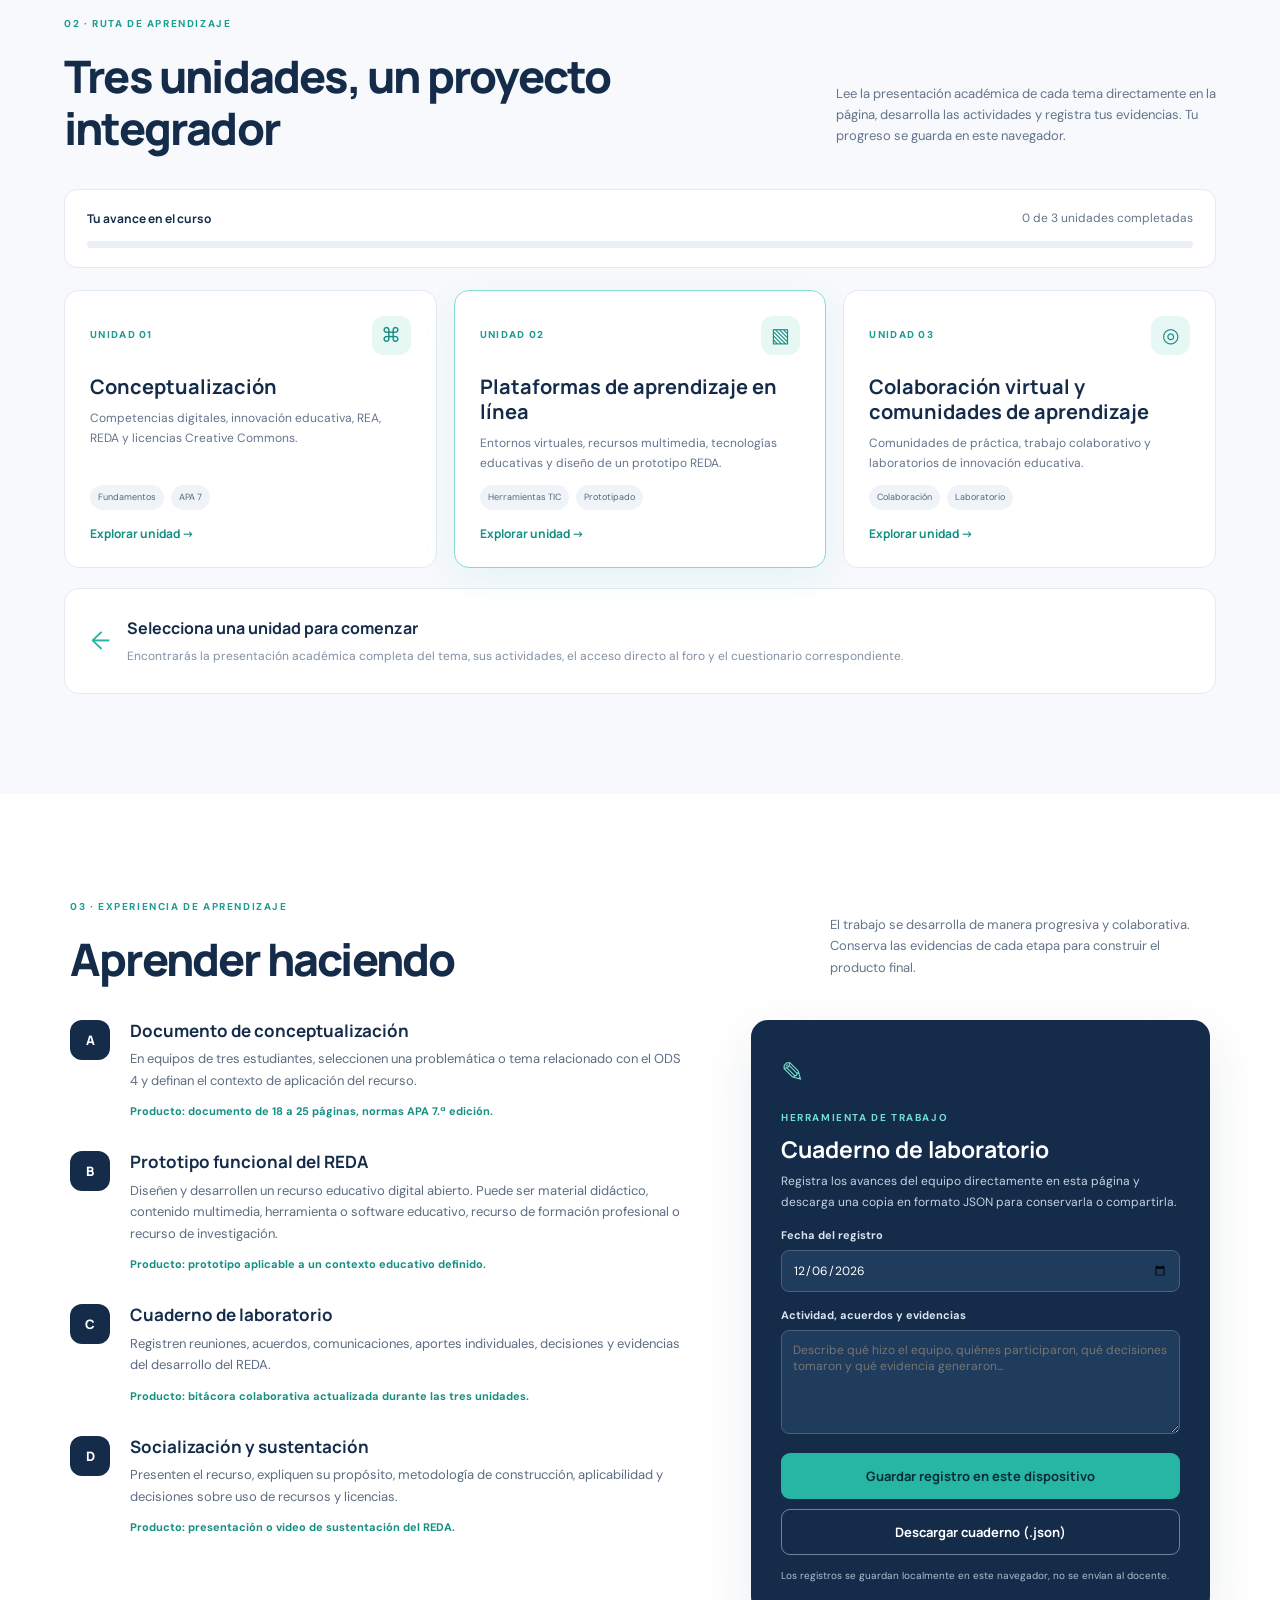
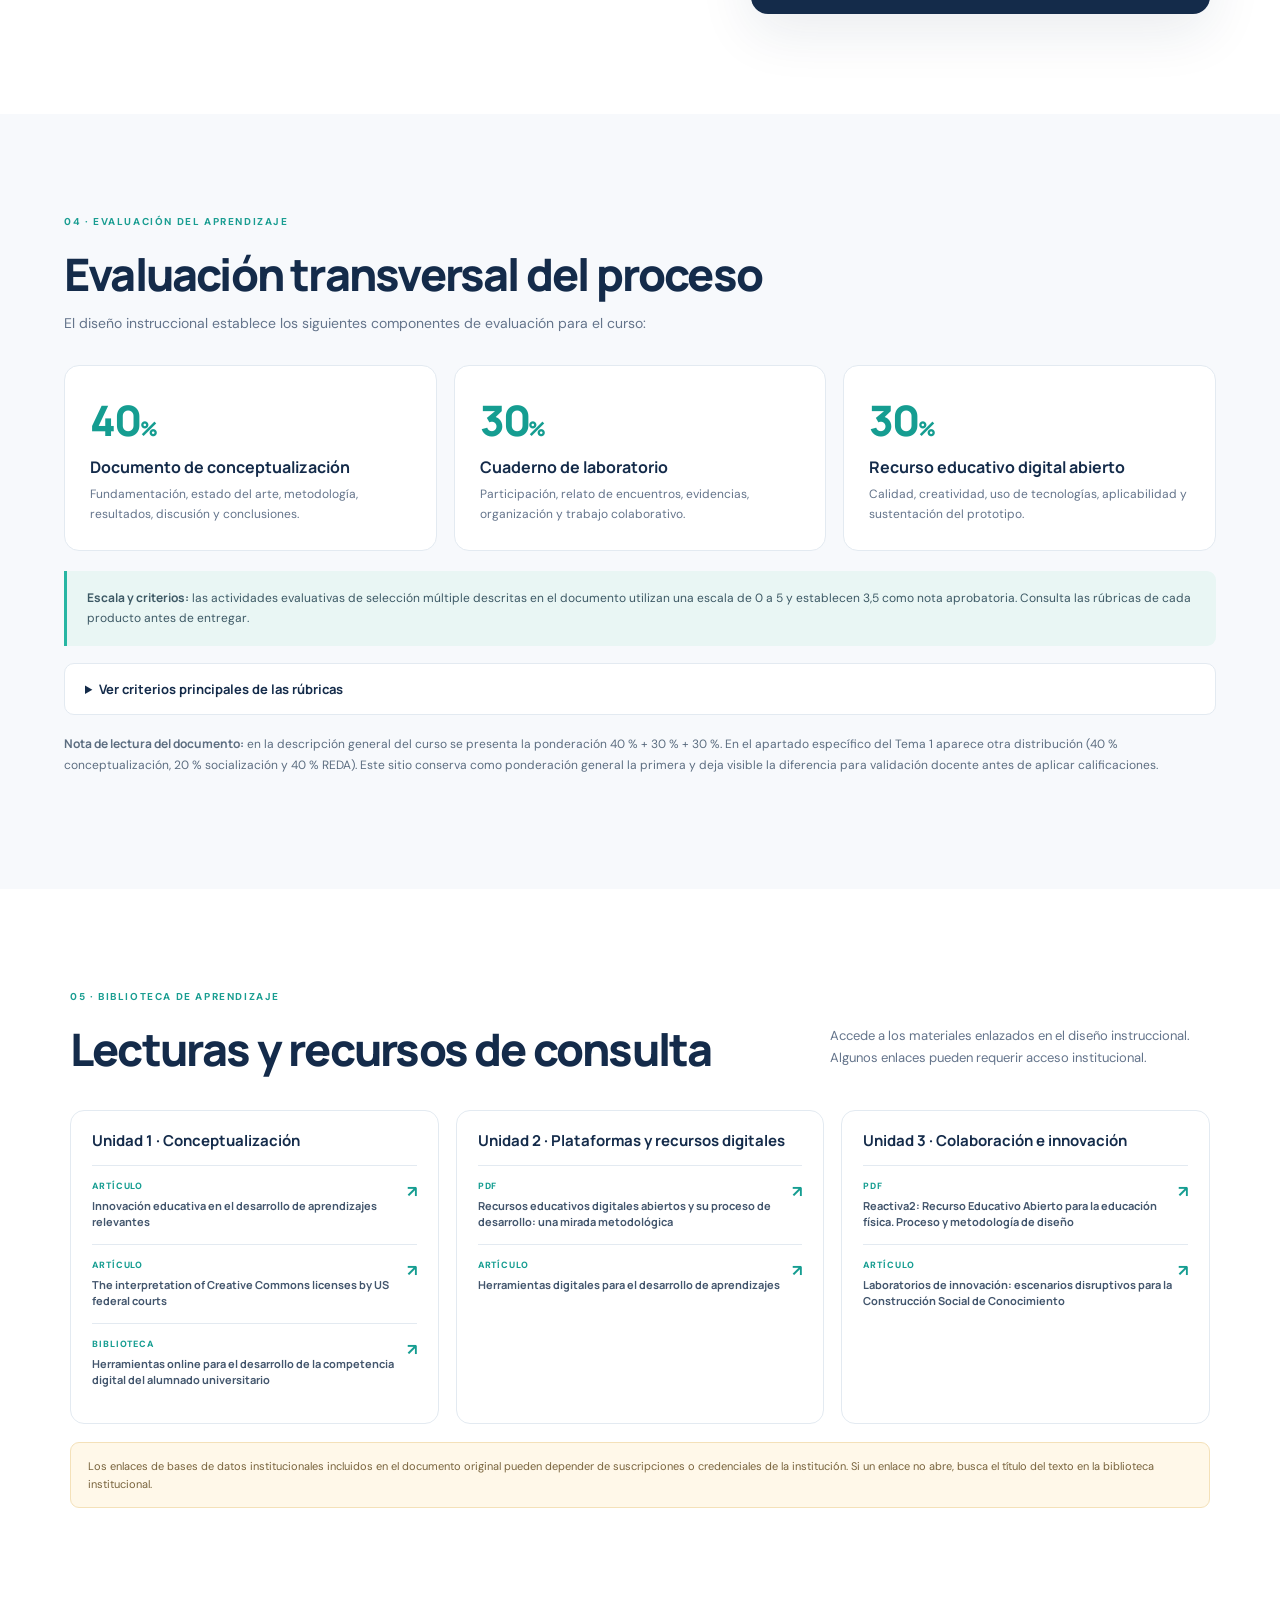
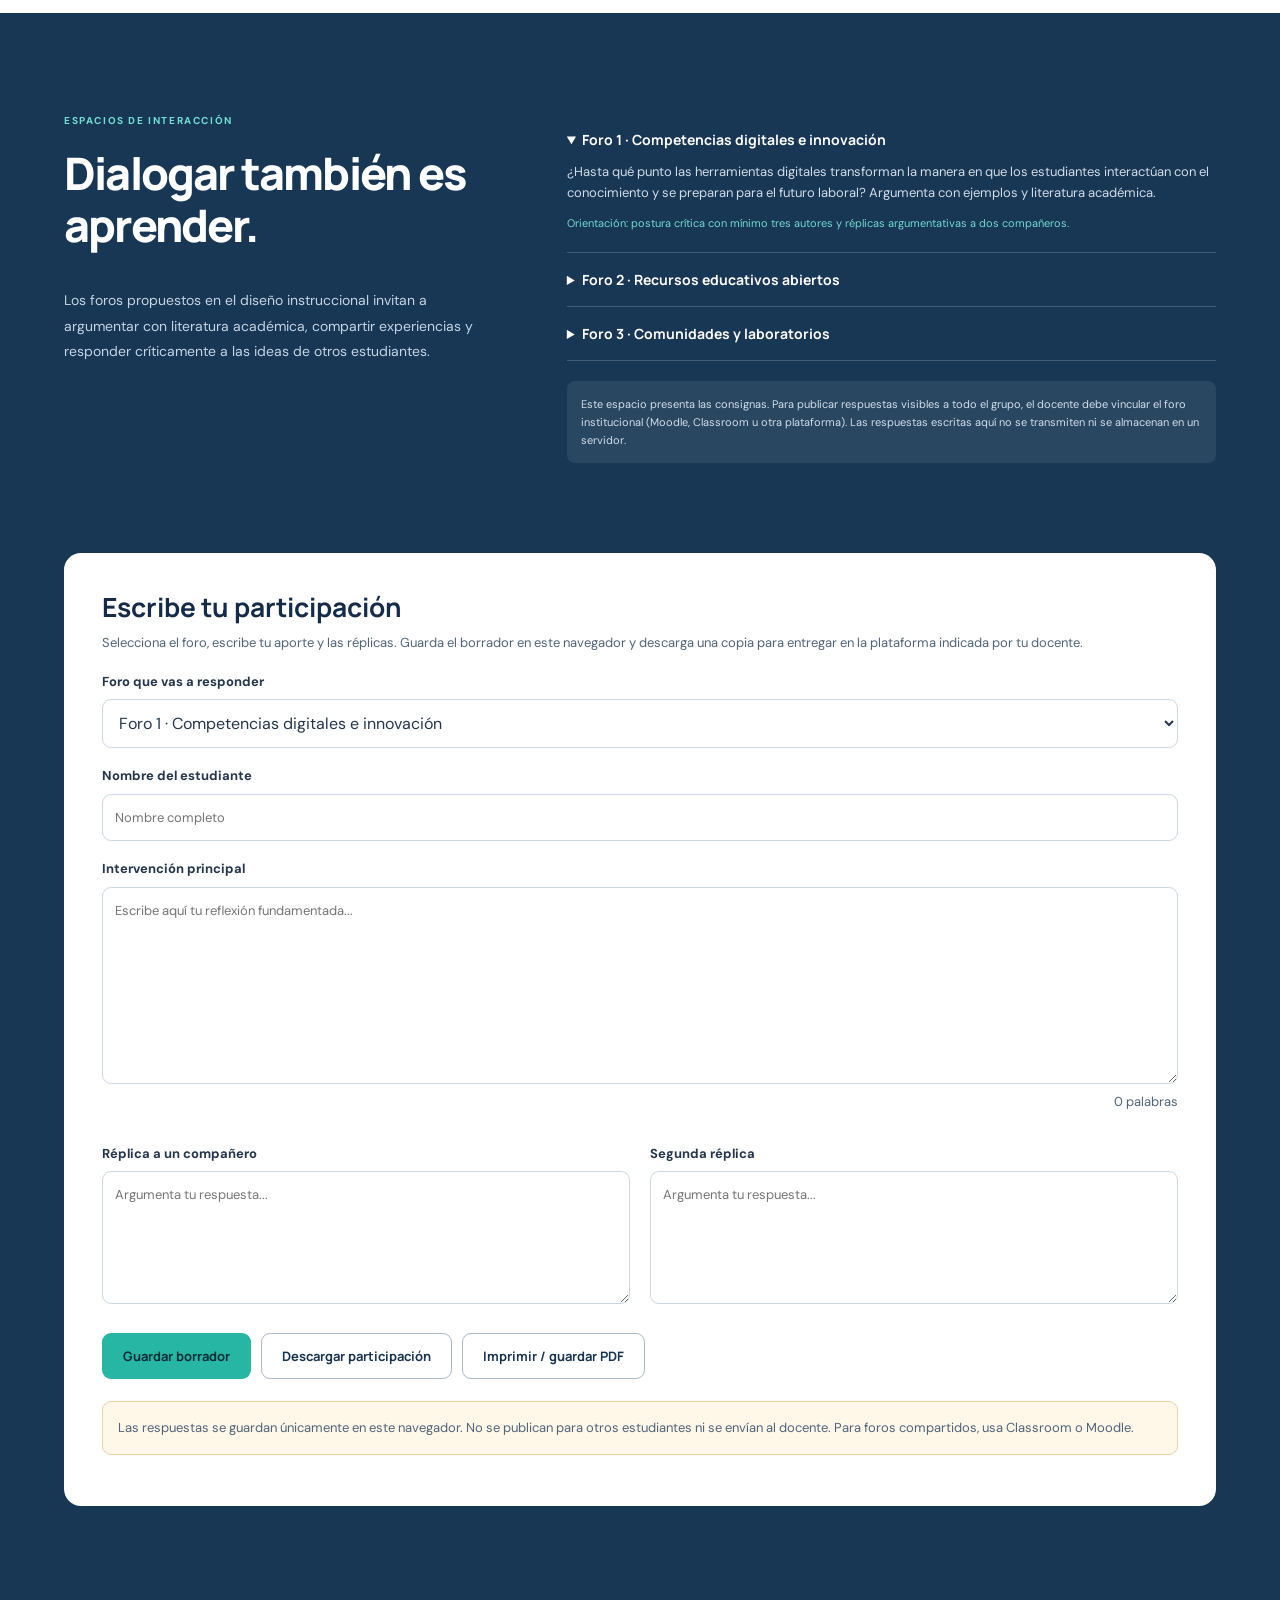
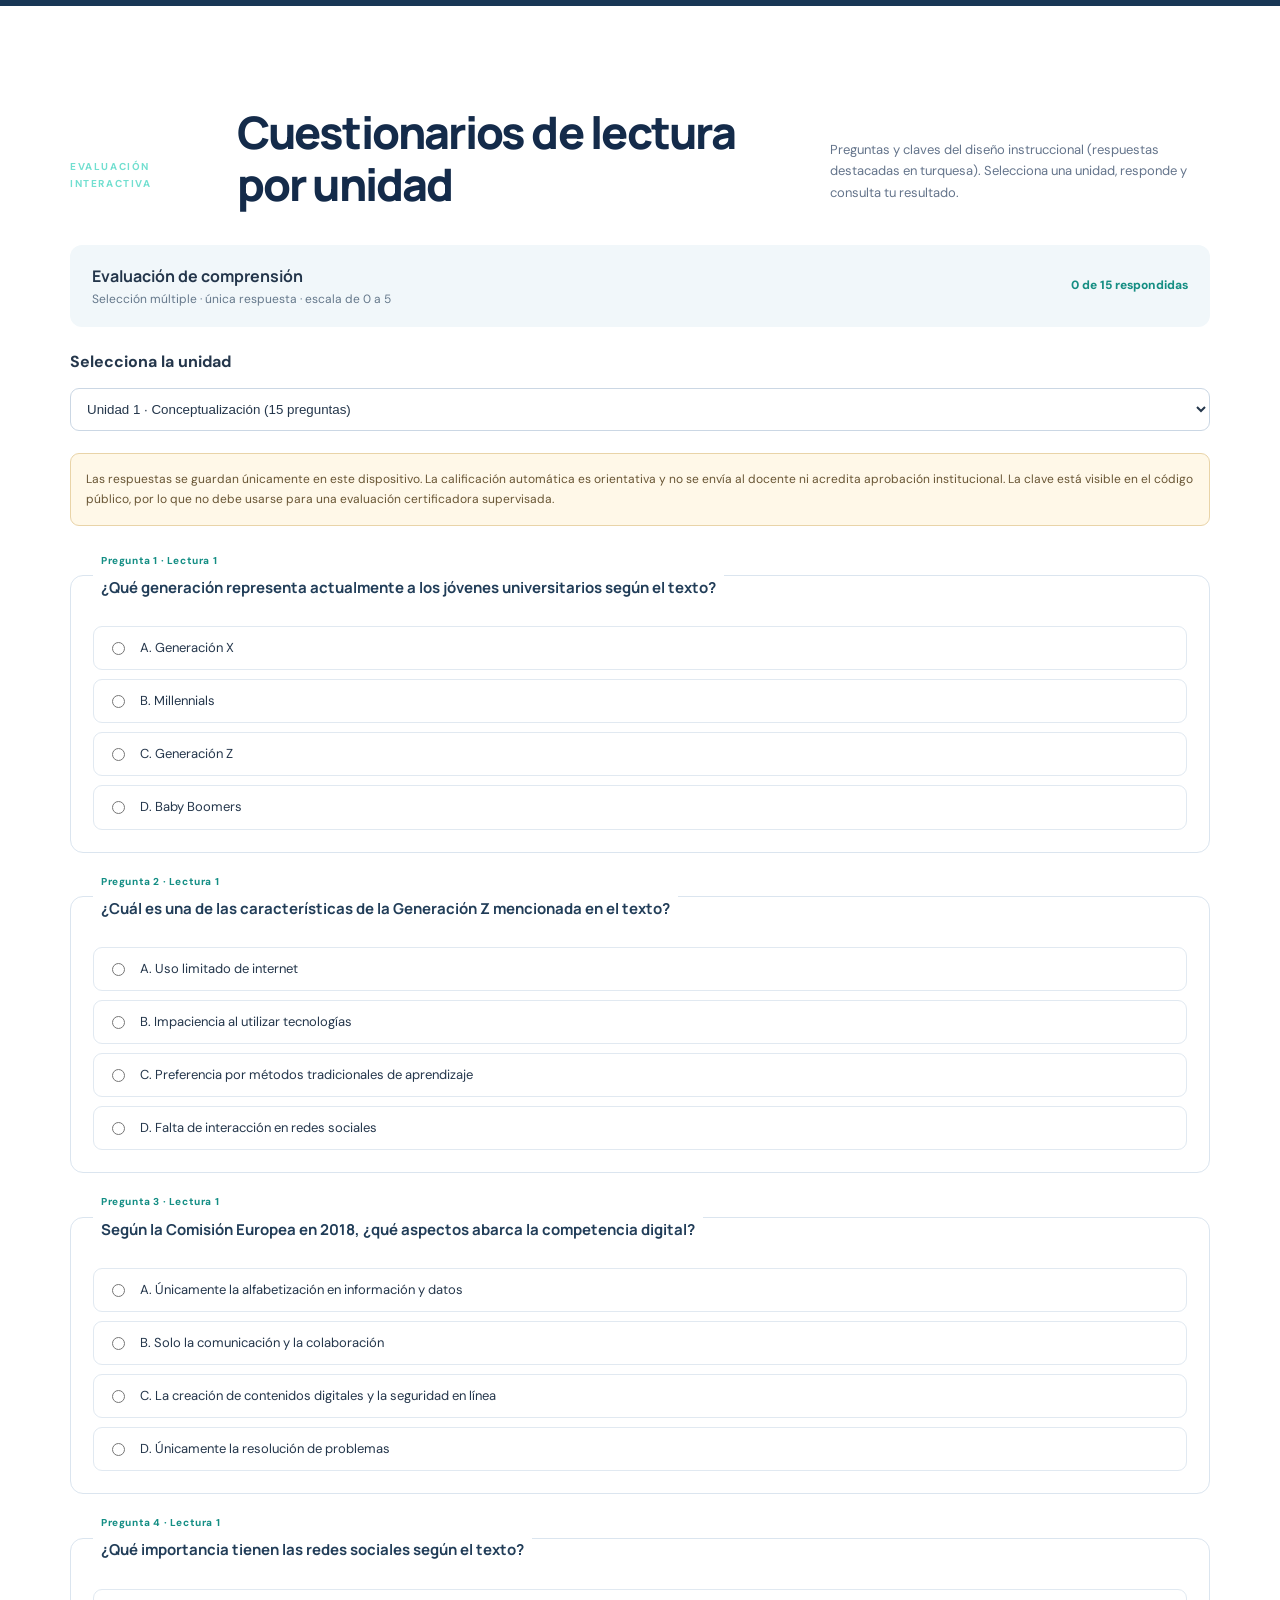
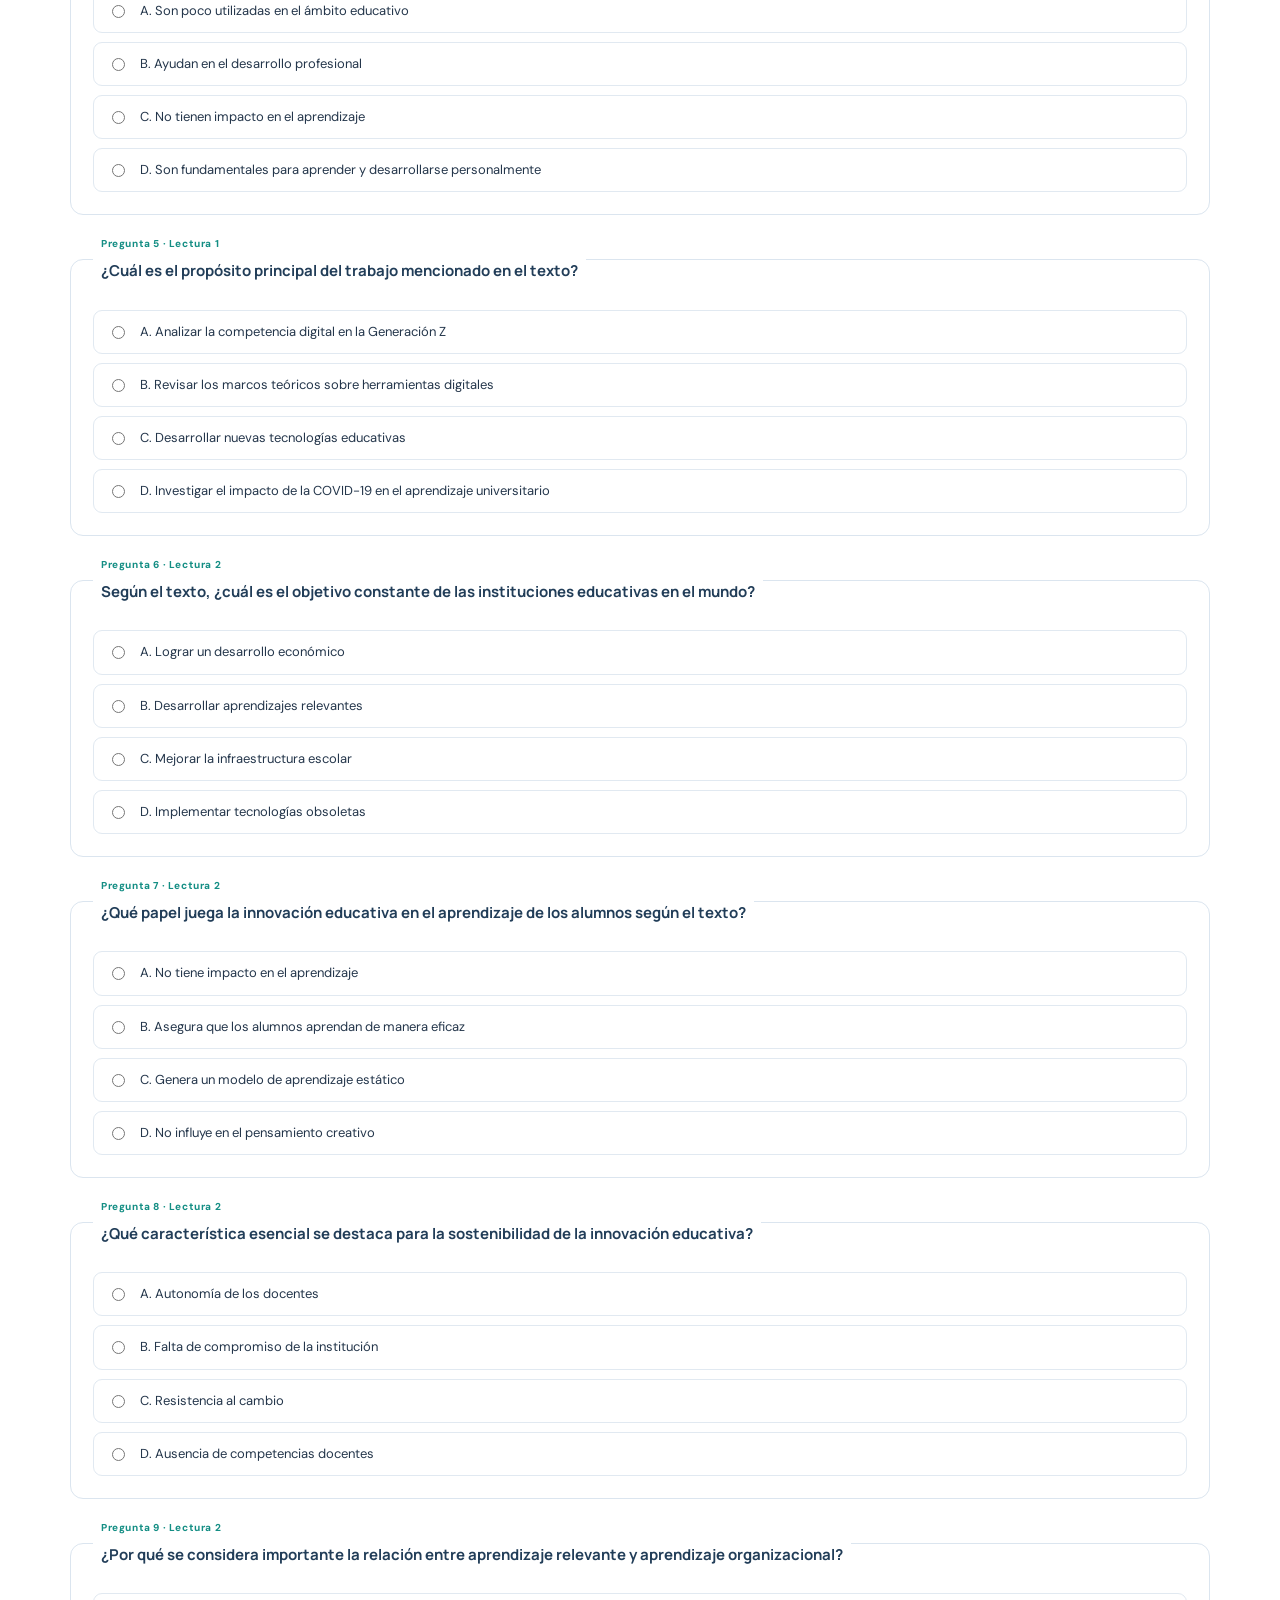
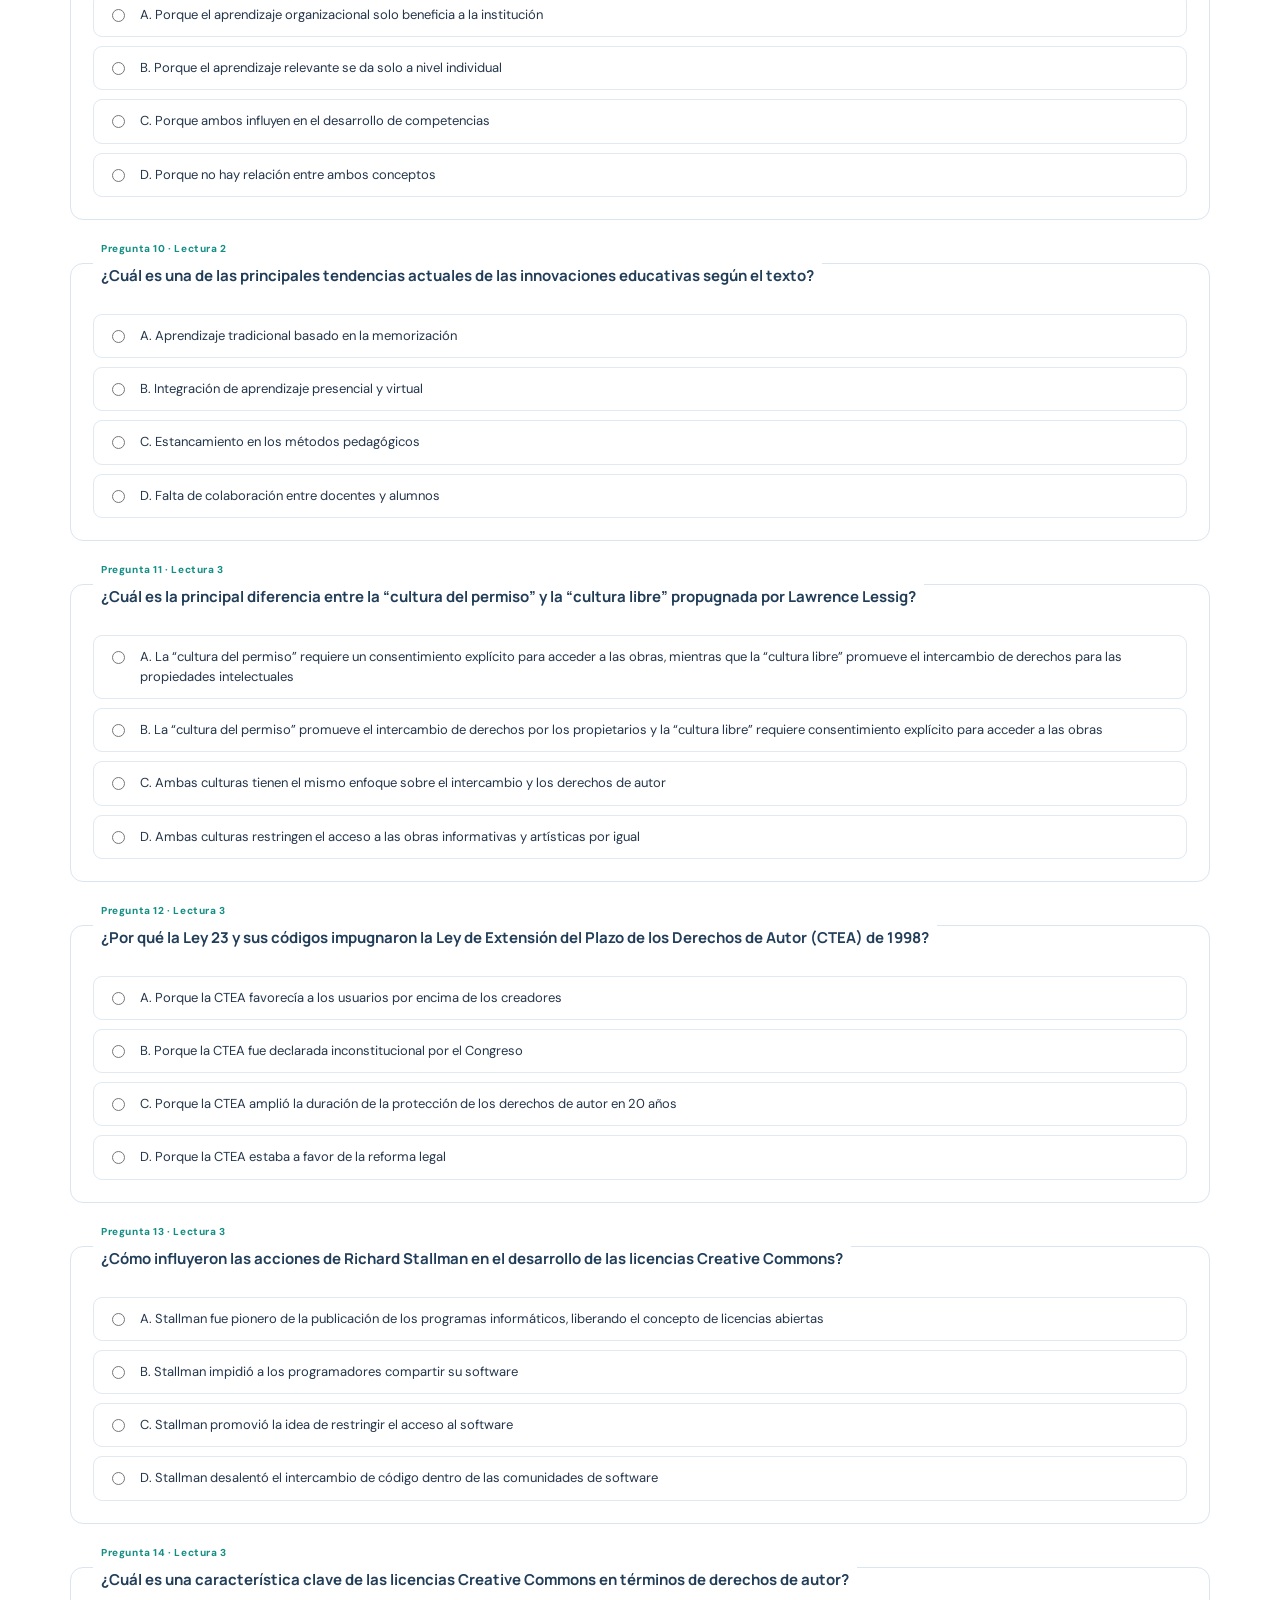
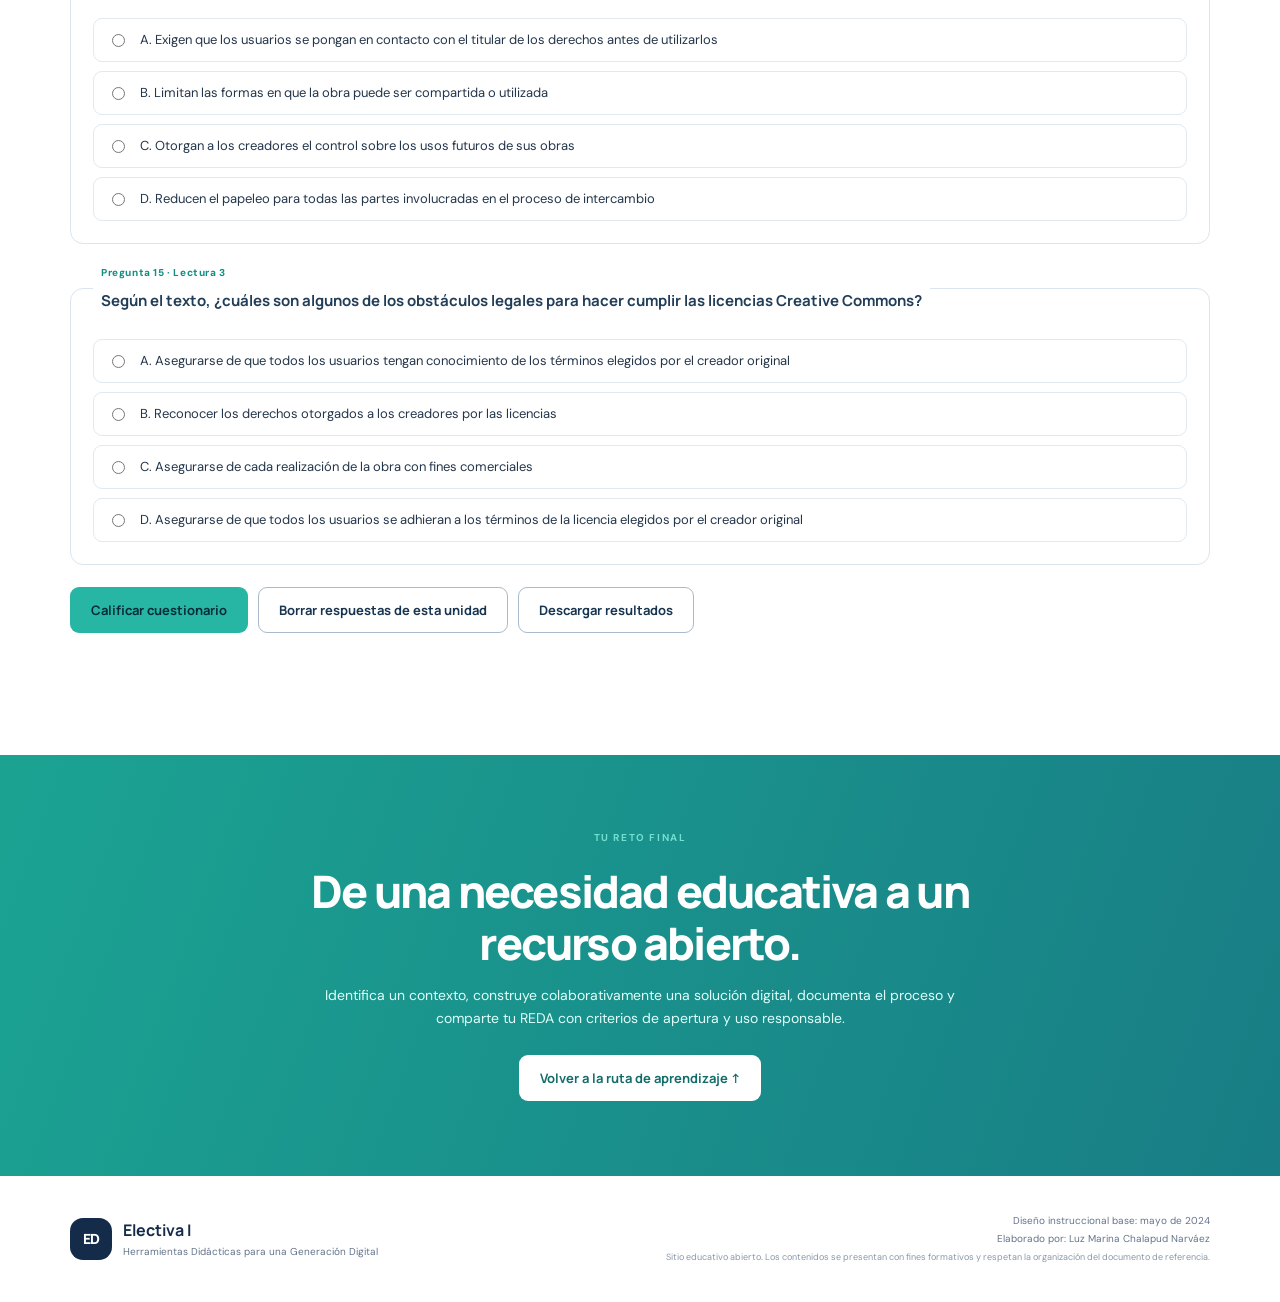
==== commit 91958eb4: "Add files via upload" ====
--- a/index.html
+++ b/index.html
@@ -18,9 +18,10 @@
     <button class="menu-toggle" id="menuToggle" aria-label="Abrir menú" aria-expanded="false">☰</button>
     <nav id="mainNav" aria-label="Navegación principal">
       <a href="#presentacion">Curso</a>
-      <a href="#ruta">Unidades</a>
+      <a href="#ruta">Unidades y lecturas</a>
       <a href="#actividades">Actividades</a>
-      <a href="#evaluacion">Evaluación</a>
+      <a href="#cuestionario">Cuestionarios</a>
+      <a href="#foros">Foros</a>
       <a href="#recursos">Recursos</a>
     </nav>
   </header>
@@ -61,7 +62,7 @@
         <span class="eyebrow dark">01 · PRESENTACIÓN GENERAL</span>
         <h2>La tecnología cobra sentido cuando <em>transforma el aprendizaje.</em></h2>
         <p>Este curso desarrolla la capacidad de identificar, evaluar y utilizar herramientas didácticas proporcionadas por las tecnologías de la información y la comunicación (TIC), para enriquecer los procesos de enseñanza-aprendizaje y crear recursos educativos digitales abiertos.</p>
-        <p>La metodología combina clases y encuentros con expertos, metodologías activas, trabajo colaborativo y un laboratorio de innovación educativa. El estudiante participa como constructor activo de conocimiento y el docente acompaña como mediador.</p>
+        <p>La metodología combina clases y encuentros con expertos, metodologías activas, trabajo colaborativo y un laboratorio de innovación educativa. El estudiante participa como constructor activo de conocimiento y el docente acompaña como mediador. Cada unidad conserva la secuencia de presentación, contenidos, actividades, foro y cuestionario del diseño instruccional.</p>
       </div>
       <aside class="outcome-card">
         <span class="card-kicker">PROPÓSITO FORMATIVO</span>
@@ -77,7 +78,7 @@
     <section class="section pathway-section" id="ruta">
       <div class="section-heading">
         <div><span class="eyebrow dark">02 · RUTA DE APRENDIZAJE</span><h2>Tres unidades, un proyecto integrador</h2></div>
-        <p>Avanza por los contenidos, desarrolla las actividades y registra tus evidencias. Tu progreso se guarda en este navegador.</p>
+        <p>Lee la presentación académica de cada tema directamente en la página, desarrolla las actividades y registra tus evidencias. Tu progreso se guarda en este navegador.</p>
       </div>
       <div class="progress-panel">
         <div class="progress-copy"><strong>Tu avance en el curso</strong><span id="progressText">0 de 3 unidades completadas</span></div>
@@ -109,7 +110,7 @@
       </div>
 
       <div class="unit-detail" id="unitDetail" aria-live="polite">
-        <div class="detail-placeholder"><span>←</span><div><strong>Selecciona una unidad para comenzar</strong><p>Encontrarás su propósito, contenidos, actividades y orientaciones de trabajo.</p></div></div>
+        <div class="detail-placeholder"><span>←</span><div><strong>Selecciona una unidad para comenzar</strong><p>Encontrarás la presentación académica completa del tema, sus actividades, el acceso directo al foro y el cuestionario correspondiente.</p></div></div>
       </div>
     </section>
 
@@ -200,6 +201,31 @@
         <details><summary>Foro 3 · Comunidades y laboratorios</summary><p>¿Qué estrategias propondrías para innovar una asignatura mediante recursos educativos abiertos y escenarios disruptivos? ¿Qué obstáculos anticipas y cómo los superarías?</p><small>Orientación: integra las lecturas, ejemplos concretos y experiencias profesionales.</small></details>
         <div class="forum-caveat">Este espacio presenta las consignas. Para publicar respuestas visibles a todo el grupo, el docente debe vincular el foro institucional (Moodle, Classroom u otra plataforma). Las respuestas escritas aquí no se transmiten ni se almacenan en un servidor.</div>
       </div>
+
+      <div class="interactive-panel" id="foro-escritura">
+        <h3>Escribe tu participación</h3>
+        <p>Selecciona el foro, escribe tu aporte y las réplicas. Guarda el borrador en este navegador y descarga una copia para entregar en la plataforma indicada por tu docente.</p>
+        <label for="forumSelect">Foro que vas a responder</label>
+        <select id="forumSelect"><option value="0">Foro 1 · Competencias digitales e innovación</option><option value="1">Foro 2 · Recursos educativos abiertos</option><option value="2">Foro 3 · Comunidades y laboratorios</option></select>
+        <label for="forumAuthor">Nombre del estudiante <input id="forumAuthor" autocomplete="name" placeholder="Nombre completo" /></label>
+        <label for="forumResponse">Intervención principal <textarea id="forumResponse" rows="8" placeholder="Escribe aquí tu reflexión fundamentada..."></textarea></label>
+        <p id="forumCount" class="counter" aria-live="polite">0 palabras</p>
+        <div class="forum-form-grid"><label for="forumReply1">Réplica a un compañero <textarea id="forumReply1" rows="5" placeholder="Argumenta tu respuesta..."></textarea></label><label for="forumReply2">Segunda réplica <textarea id="forumReply2" rows="5" placeholder="Argumenta tu respuesta..."></textarea></label></div>
+        <div class="form-actions"><button type="button" class="btn btn-primary" id="forumSave">Guardar borrador</button><button type="button" class="btn btn-outline-dark" id="forumExport">Descargar participación</button><button type="button" class="btn btn-outline-dark" id="forumPrint">Imprimir / guardar PDF</button></div>
+        <p id="forumStatus" class="status-line" role="status"></p>
+        <p class="privacy-warning">Las respuestas se guardan únicamente en este navegador. No se publican para otros estudiantes ni se envían al docente. Para foros compartidos, usa Classroom o Moodle.</p>
+      </div>
+    </section>
+
+
+    <section class="section quiz-section" id="cuestionario">
+      <div class="section-heading"><span class="eyebrow">EVALUACIÓN INTERACTIVA</span><h2>Cuestionarios de lectura por unidad</h2><p>Preguntas y claves del diseño instruccional (respuestas destacadas en turquesa). Selecciona una unidad, responde y consulta tu resultado.</p></div>
+      <div class="quiz-header"><div><strong>Evaluación de comprensión</strong><span>Selección múltiple · única respuesta · escala de 0 a 5</span></div><span id="quizAnswered" aria-live="polite">0 respondidas</span></div>
+      <label for="quizUnit" style="display:block;font-weight:700;margin:12px 0">Selecciona la unidad</label>
+      <select id="quizUnit" style="width:100%;padding:12px;border:1px solid #cbd7e4;border-radius:9px;background:white;color:#24364b"><option value="1">Unidad 1 · Conceptualización (15 preguntas)</option><option value="2">Unidad 2 · Plataformas de aprendizaje en línea (14 preguntas)</option><option value="3">Unidad 3 · Colaboración virtual y comunidades de aprendizaje (5 preguntas)</option></select>
+      <p class="quiz-note">Las respuestas se guardan únicamente en este dispositivo. La calificación automática es orientativa y no se envía al docente ni acredita aprobación institucional. La clave está visible en el código público, por lo que no debe usarse para una evaluación certificadora supervisada.</p>
+      <form id="quizForm"><div id="quizQuestions"></div><div class="form-actions"><button type="submit" class="btn btn-primary">Calificar cuestionario</button><button type="button" id="quizReset" class="btn btn-outline-dark">Borrar respuestas de esta unidad</button><button type="button" id="quizExport" class="btn btn-outline-dark">Descargar resultados</button></div></form>
+      <div id="quizResult" class="quiz-result" role="status" tabindex="-1"></div>
     </section>
 
     <section class="closing-cta">
@@ -215,6 +241,7 @@
     <div class="footer-info"><p>Diseño instruccional base: mayo de 2024</p><p>Elaborado por: Luz Marina Chalapud Narváez</p><p class="footer-small">Sitio educativo abierto. Los contenidos se presentan con fines formativos y respetan la organización del documento de referencia.</p></div>
   </footer>
 
+  <script src="quiz-data.js"></script>
   <script src="script.js"></script>
 </body>
 </html>
--- a/styles.css
+++ b/styles.css
@@ -13,3 +13,27 @@
 footer{max-width:1180px;margin:0 auto;padding:35px 20px;display:flex;justify-content:space-between;gap:30px;align-items:center}.footer-brand small{font-size:10px;color:var(--muted)}.footer-info{text-align:right}.footer-info p{margin:2px 0;font-size:10px;color:#64748b}.footer-info .footer-small{font-size:9px;color:#8a98a8}
 @media(max-width:900px){.hero{grid-template-columns:1fr;padding-top:65px;padding-bottom:35px}.hero-art{height:300px}.intro-grid{gap:40px}.activity-layout{gap:30px}.forum-section{gap:35px}.quick-strip{padding-left:5%;padding-right:5%}}
 @media(max-width:700px){.topbar{padding:0 5%;height:66px}.menu-toggle{display:block}nav{display:none;position:absolute;top:66px;left:0;right:0;background:#fff;padding:18px 5%;box-shadow:0 14px 20px rgba(20,43,74,.08);flex-direction:column;gap:15px}nav.open{display:flex}.hero{padding:58px 6% 25px;min-height:auto}.hero h1{font-size:2.8rem}.hero-lead{font-size:15px}.hero-meta{gap:17px;flex-wrap:wrap;margin-top:30px}.hero-art{height:260px}.orbit{width:220px;height:220px}.orbit-two{width:290px;height:290px}.card-main{width:180px;height:145px}.card-main strong{font-size:22px}.card-a{left:3%;top:25px}.card-b{right:2%;bottom:20px}.card-c{right:5%;top:28px}.quick-strip{grid-template-columns:1fr 1fr;gap:20px;padding:22px 6%}.section{padding:70px 6%}.intro-grid,.activity-layout,.forum-section{grid-template-columns:1fr;gap:30px}.section-heading{display:block}.section-heading>p{margin-top:15px}.pathway-section,.assessment-section,.forum-section{padding-left:6%;padding-right:6%}.unit-grid,.grade-grid,.resource-groups{grid-template-columns:1fr}.unit-card{min-height:235px}.detail-content{padding:22px}.detail-columns{grid-template-columns:1fr;gap:10px}.progress-copy{font-size:10px}.activity-layout{gap:35px}.forum-section{padding-top:70px;padding-bottom:70px}footer{padding:30px 6%;display:block}.footer-info{text-align:left;margin-top:20px}.outcome-card{padding:25px}}
+
+
+/* Formularios interactivos y evaluación */
+.interactive-panel{grid-column:1/-1;background:#fff;color:#24364b;border-radius:17px;padding:clamp(20px,4vw,38px);margin-top:20px}
+.interactive-panel h3{font-size:1.65rem;margin-bottom:8px}.interactive-panel p{font-size:13px;color:#50647a}
+.interactive-panel label{display:block;font-weight:700;font-size:13px;margin:17px 0 7px}
+.interactive-panel input,.interactive-panel textarea,.interactive-panel select{display:block;width:100%;padding:12px;border:1px solid #cbd7e4;border-radius:9px;font:inherit;font-weight:400;color:#24364b;background:white;margin-top:7px}
+.interactive-panel textarea{resize:vertical;min-height:100px}.forum-form-grid{display:grid;grid-template-columns:1fr 1fr;gap:20px}.subtle,.counter{color:#697d90;font-size:11px;font-weight:400}
+.counter{text-align:right}.form-actions{display:flex;flex-wrap:wrap;gap:10px;margin:22px 0}
+.btn-outline-dark{background:#fff;color:#173450;border:1px solid #a9bacb}.btn-outline-dark:hover{background:#eff5f8}
+.status-line{font-weight:700;color:#157d73!important}.privacy-warning,.quiz-note{padding:15px;border:1px solid #e9d4a8;background:#fff8e8;color:#685534;border-radius:9px;font-size:12px;line-height:1.7}
+.quiz-section{background:#fff}.quiz-note{margin:22px 0}.quiz-header{display:flex;justify-content:space-between;gap:20px;align-items:center;padding:18px 22px;background:#f1f7fa;border-radius:12px;margin:22px 0}.quiz-header strong,.quiz-header span{display:block}.quiz-header span{font-size:12px;color:#65788b}.quiz-header #quizAnswered{font-weight:800;color:#158e83;white-space:nowrap}
+.quiz-question{border:1px solid #dbe5ef;border-radius:13px;padding:22px;margin:16px 0;min-width:0}
+.quiz-question legend{padding:0 8px;max-width:100%;font-size:14px;color:#213d58}
+.quiz-question legend strong{display:block;font-size:15px;margin:5px 0;line-height:1.55}
+.question-index{font-size:10px;font-weight:800;letter-spacing:.06em;color:#148e84}
+.quiz-options{display:grid;gap:9px}.quiz-option{display:flex;gap:12px;align-items:flex-start;padding:11px 13px;border:1px solid #e1e9f1;border-radius:9px;cursor:pointer;font-size:13px;line-height:1.55}
+.quiz-option:has(input:checked){background:#e8f7f4;border-color:#46bcae}.quiz-option input{margin-top:4px;accent-color:#168f83}
+.quiz-feedback{font-size:12px;margin-top:13px;padding:12px;border-radius:8px}.quiz-feedback.right{background:#e9f8ef;color:#226745}.quiz-feedback.wrong{background:#fff1e7;color:#86502b}
+.quiz-result{margin-top:20px;padding:18px;border-radius:12px;background:#e9f7f4;color:#174e49}.quiz-result:empty{display:none}.quiz-result strong{font-size:21px}.quiz-result p{margin:8px 0 0;font-size:13px}
+@media(max-width:700px){.forum-form-grid{grid-template-columns:1fr}.quiz-header{display:block}.quiz-header #quizAnswered{margin-top:10px}}
+@media print{.topbar,.hero,.quick-strip,.pathway-section,.activities-section,.resource-section,.closing-cta,footer,.form-actions{display:none!important}.quiz-section{padding:0}}
+
+.reading-section{margin:1.6rem 0;padding:clamp(1.2rem,3vw,2.5rem);border:1px solid #d9e3ed;border-radius:18px;background:#f8fbff;max-width:100%}.reading-section h4{font-size:1.55rem;margin:.65rem 0 1rem;color:#173450}.reading-section p{font-size:1.02rem;line-height:1.85;color:#293b4d;margin:0 0 1.1rem}.reading-section .reading-source{font-size:.85rem;color:#61758b;border-top:1px solid #d9e3ed;padding-top:1rem;margin-top:1.4rem}.unit-actions{display:flex;flex-wrap:wrap;gap:12px;margin:1.5rem 0 0}.unit-actions .btn{font-size:12px;text-decoration:none}.unit-detail{scroll-margin-top:95px}#foros,#cuestionario{scroll-margin-top:90px}
